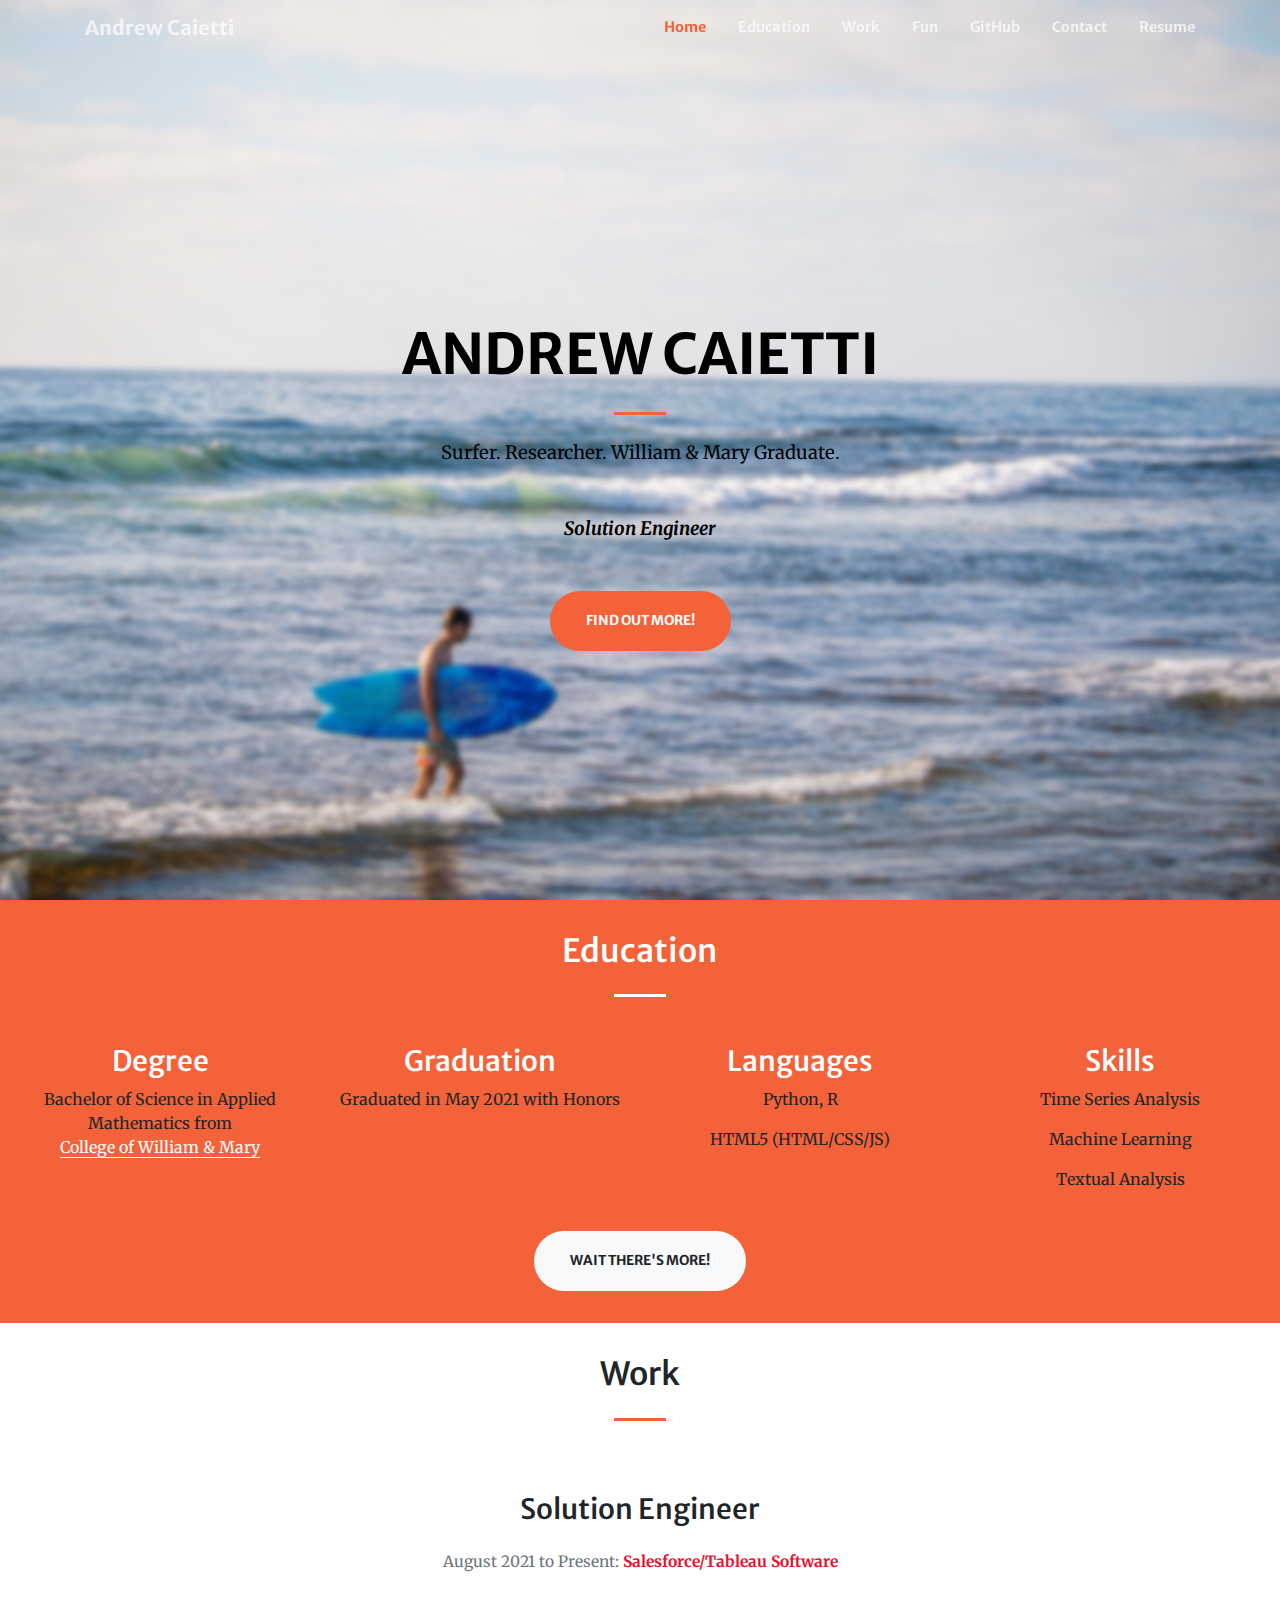
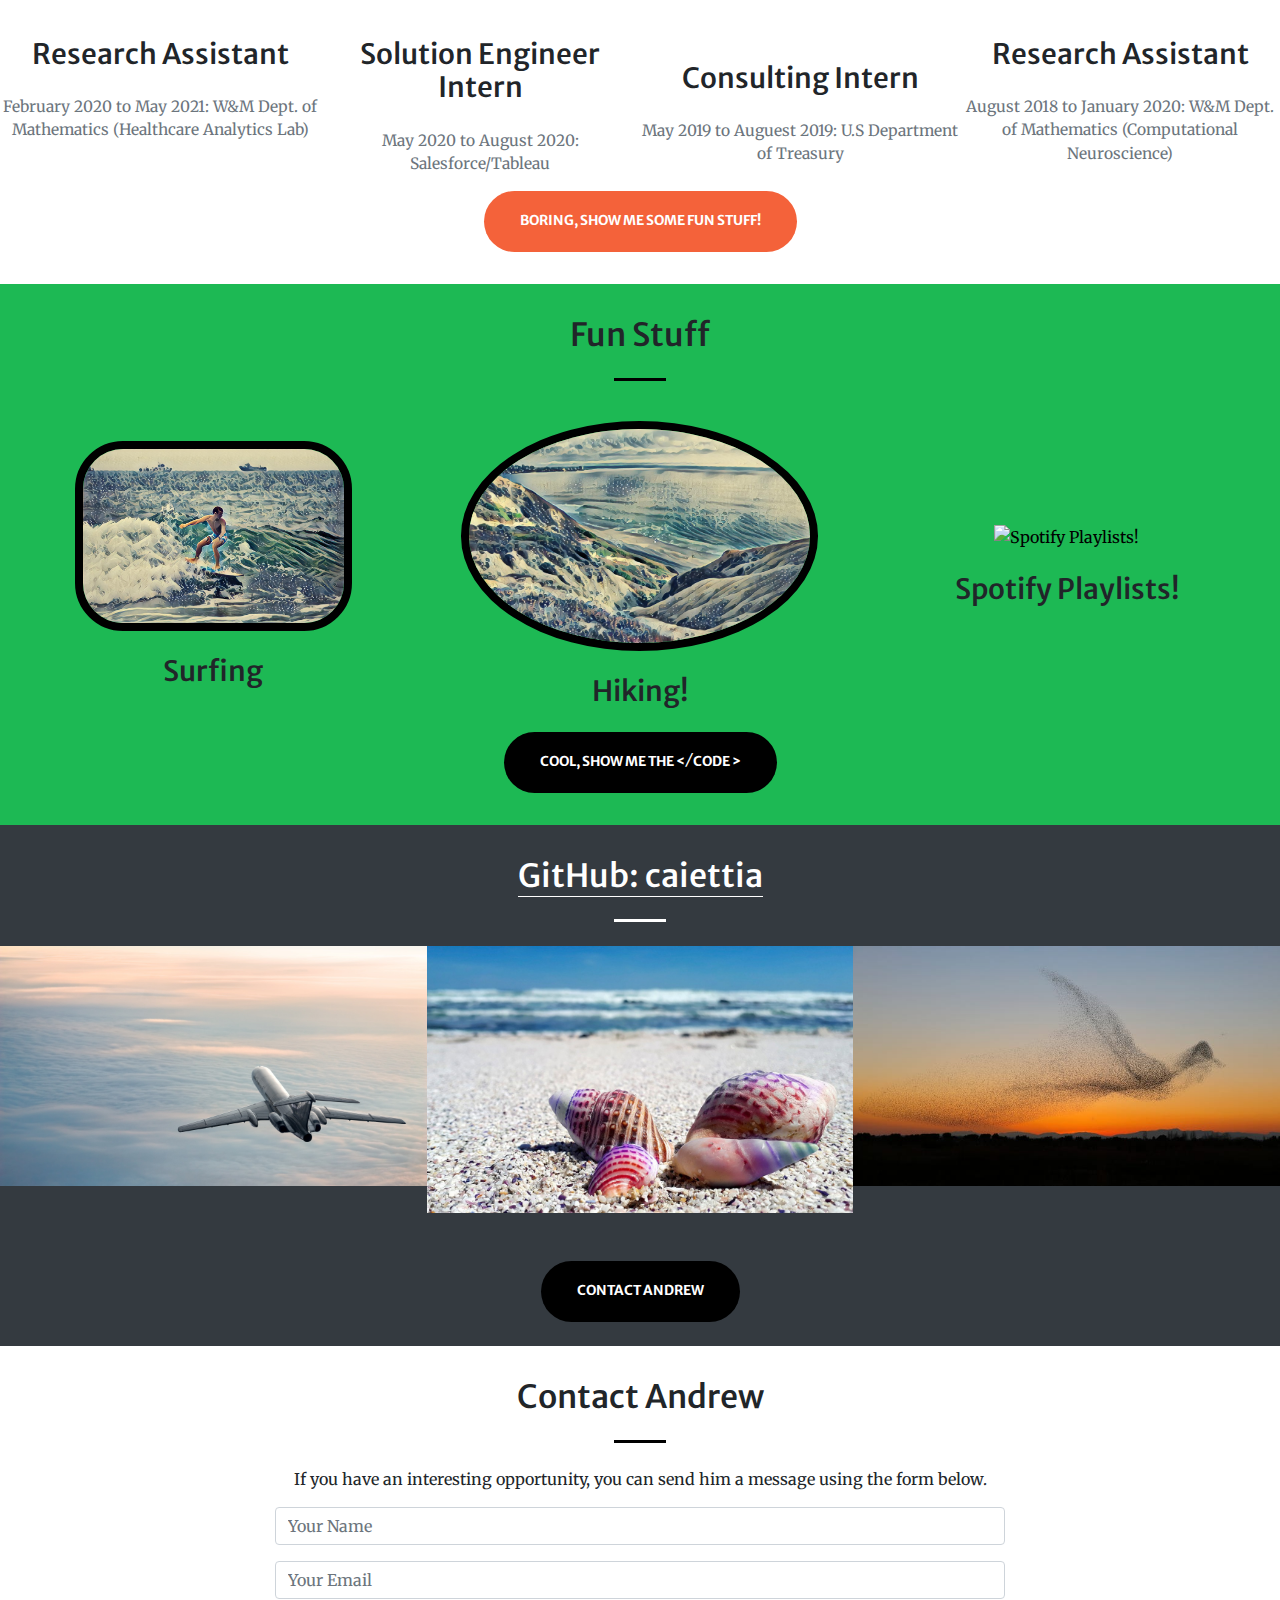
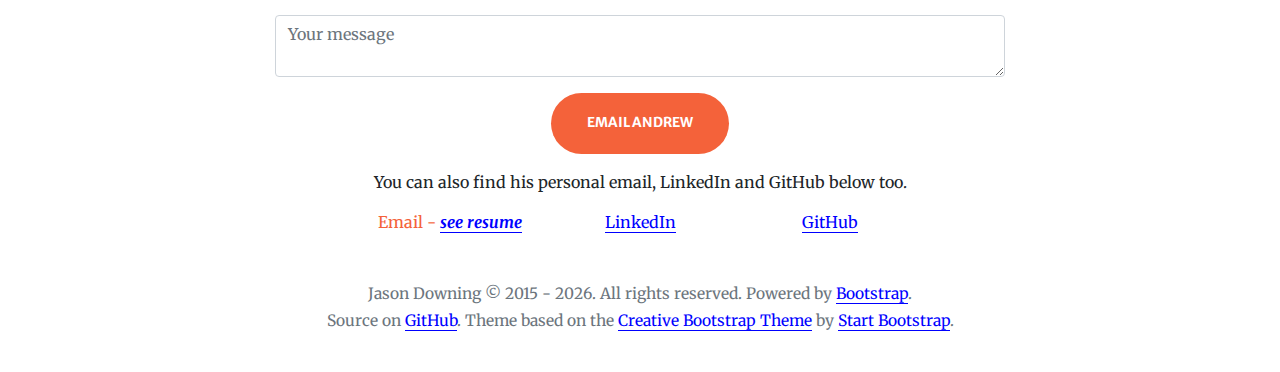
==== index.html @ adae4f5b "Update index.html" ====
<!DOCTYPE html>
<html lang="en">
<head>
  <meta charset="utf-8">
  <meta name="viewport" content="width=device-width, initial-scale=1, shrink-to-fit=no">

  <!--
    File: index.html
    Andrew Caietti
    Contact: andrew.caietti@gmail.com
    MIT Licensed - see http://opensource.org/licenses/MIT for details.
    Anyone may freely use this code. Just don't sue me if it breaks stuff.
    Created: May 10, 2021.
    Last Updated: May 10th, 2021.
    Andrew Caietti's personal website. This site has information about him,
    details about his education, skills, and links to his GitHub and LinkedIn
    Profiles. This site is hosted on GitHub Pages. NOTE: heavily referenced https://github.com/JasonD94/jasond94.github.io 
  -->

  <!-- Custom Title Bar -->
  <title>Andrew Caietti</title>

	<!-- 2/20/2021: Updated to the latest Start Bootstrap code, so now pulling these in like they do
								One exception: using my font awesome, was missing font awesome icons with the Start Bootstrap one...
	--->
  <script src="https://use.fontawesome.com/4dfd1d7bab.js"></script>
	<!-- Google fonts-->
	<link href="https://fonts.googleapis.com/css?family=Merriweather+Sans:400,700" rel="stylesheet" />
	<link href="https://fonts.googleapis.com/css?family=Merriweather:400,300,300italic,400italic,700,700italic" rel="stylesheet" type="text/css" />
	<!-- Third party plugin CSS-->
	<link href="https://cdnjs.cloudflare.com/ajax/libs/magnific-popup.js/1.1.0/magnific-popup.min.css" rel="stylesheet" />

  <!-- Theme CSS -->
  <link href="css/creative.css" rel="stylesheet">

  <!-- Index CSS -->
  <link href="css/index.css" rel="stylesheet">

  <!-- Custom favicon -->
  <link rel="shortcut icon" href="img/favicon.ico" type="image/x-icon">

  <!-- Google Analytics Tracking Tag. Track how people access my site and such.
       (assuming they don't block ads or whatever from Google) -->
  <script>
    (function(i,s,o,g,r,a,m){i['GoogleAnalyticsObject']=r;i[r]=i[r]||function(){
    (i[r].q=i[r].q||[]).push(arguments)},i[r].l=1*new Date();a=s.createElement(o),
    m=s.getElementsByTagName(o)[0];a.async=1;a.src=g;m.parentNode.insertBefore(a,m)
    })(window,document,'script','//www.google-analytics.com/analytics.js','ga');
    ga('create', 'UA-68657454-1', 'auto');
    ga('send', 'pageview');
  </script>

</head>

<body id="page-top">
  <nav class="navbar navbar-expand-lg navbar-custom fixed-top" id="mainNav">
    <div class="container">

      <!-- Updated with latest Creative -->
      <a class="navbar-brand js-scroll-trigger" href="#page-top">Andrew Caietti</a>
      <button class="navbar-toggler navbar-toggler-right" type="button" 
              data-toggle="collapse" data-target="#navbarResponsive" 
              aria-controls="navbarResponsive" aria-expanded="false" 
              aria-label="Toggle navigation">
        <span class="navbar-toggler-icon"></span>
      </button>

      <!-- Collect the nav links, forms, and other content for toggling -->
      <div class="collapse navbar-collapse" id="navbarResponsive">
        <ul class="navbar-nav ml-auto">
          <li class="nav-item">
            <a class="nav-link js-scroll-trigger" href="#page-top">Home</a>
          </li>
          <li class="nav-item">
            <a class="nav-link js-scroll-trigger" href="#about">Education</a>
          </li>
          <li class="nav-item">
            <a class="nav-link js-scroll-trigger" href="#work">Work</a>
          </li>
					<li class="nav-item">
            <a class="nav-link js-scroll-trigger" href="#funstuff">Fun</a>
          </li>
          <li class="nav-item">
            <a class="nav-link js-scroll-trigger" href="#githubb">GitHub</a>
          </li>
          <li class="nav-item">
            <a class="nav-link js-scroll-trigger" href="#contact">Contact</a>
          </li>
          <li class="nav-item">
            <a class="nav-link js-scroll-trigger" href="img/resume.pdf">Resume</a>
          </li>
        </ul>
      </div>
    </div>
  </nav>

  <!--  Intro Section
        Originally used a header image found at the following URL:
        https://upload.wikimedia.org/wikipedia/commons/f/f5/Free-ride.jpg
				
			 Now using an image I generated myself on Deep Dream Generator:
			 (I blurred this image using Paint.net, effects -> blurs -> surface blur 
			   radius 100 and threshold 50)
			 https://deepdreamgenerator.com/ddream/1qe40osrt8f
   -->
  <header class="masthead text-center text-black d-flex">
    <div class="container my-auto">
      <div class="row">
        <div class="col-lg-10 mx-auto">
          <h1 class="text-uppercase">
            <strong>Andrew Caietti</strong>
          </h1>
          <hr class="divider my-4" />
        </div>
        <div class="col-lg-8 mx-auto">
          <p class="text-faded text-black mb-5">Surfer. Researcher. William & Mary Graduate.</p>
          <p class="text-italic font-weight-bold mb-5">
            Solution Engineer</a>
          </p>
          <a class="btn btn-primary btn-xl js-scroll-trigger" href="#about">Find Out More!</a>
        </div>
      </div>
    </div>
  </header>

  <!-- Education Section -->
  <section class="page-section bg-primary">
    <div class="container-fluid">
      <div class="row justify-content-center">
        <div class="col-lg-8 mx-auto text-center mb-4">
          <h2 class="section-heading text-white" id="about">Education</h2>
          <hr class="divider light my-4" />
        </div>
      </div>
      <div class="row">
        <div class="col-lg-3 col-md-6 col-sm-6 text-center mb-4">
          <i class="fa fa-4x fa-id-card-o text-faded sr-icons"></i>
          <h3 class="text-white">Degree</h3>
          <p class="text-faded">Bachelor of Science in Applied Mathematics from<br/>
          <a class="text-white-link" href="https://www.wm.edu/" class="text-blue">College of William & Mary</a></p>
        </div>

        <div class="col-lg-3 col-md-6 col-sm-6 text-center div-padding-fix mb-4">
          <i class="fa fa-4x fa-graduation-cap text-faded sr-icons"></i>
          <h3 class="text-white">Graduation</h3>
          <p class="text-faded">Graduated in May 2021 with Honors</p>
        </div>

        <div class="col-lg-3 col-md-6 col-sm-6 text-center mb-4">
          <i class="fa fa-4x fa-code text-faded sr-icons"></i>
          <h3 class="text-white">Languages</h3>
          <p class="text-faded no-margin"> Python, R</p>
          <p class="text-faded">HTML5 (HTML/CSS/JS)</p>
        </div>

        <div class="col-lg-3 col-md-6 col-sm-6 text-center mb-4">
          <i class="fa fa-4x fa-file-code-o text-faded sr-icons"></i>
          <h3 class="text-white">Skills</h3>
					<p class="text-faded">Time Series Analysis</p>
          <p class="text-faded no-margin">Machine Learning</p>
          <p class="text-faded">Textual Analysis</p>
        </div>
      </div>

      <div class="row">
        <div class="col-lg-12 col-md-12 col-sm-12 text-center">
          <a class="btn btn-light btn-xl js-scroll-trigger" href="#work">Wait There's More!</a>
        </div>
      </div>
    </div>
  </section>

  <!-- Work Experience Section. -->
  <section class="page-section">
    <div class="container-fluid p-0">
      <div class="row no-gutters">
        <div class="col-lg-12 text-center">
          <h2 class="section-heading" id="work">Work</h2>
          <hr class="divider my-4" />
        </div>
	      <div class="col-sm-12 text-center mt-4 mb-4">
          <i class="fa fa-4x fa-lightbulb-o text-primary sr-icons"></i>
          <h3 class="mt-4 mb-4">Solution Engineer</h3>
          <p class="text-muted">August 2021 to Present: <span class="RtnRed">Salesforce/Tableau Software</span></p>
        </div>
        <div class="col-lg-3 col-sm-6 text-center">
          <i class="fa fa-4x fa-search text-primary sr-icons"></i>
          <h3 class="mt-4 mb-4">Research Assistant</h3>
          <p class="text-muted">February 2020 to May 2021: W&M Dept. of Mathematics (Healthcare Analytics Lab)</p>
        </div>
        <div class="col-lg-3 col-sm-6 text-center">
          <i class="fa fa-4x fa-lightbulb-o text-primary sr-icons"></i>
          <h3 class="mt-4 mb-4">Solution Engineer Intern</h3>
          <p class="text-muted">May 2020 to August 2020: Salesforce/Tableau</p>
        </div>
        <div class="col-lg-3 col-sm-6 text-center">
          <!-- TIL: Bootstrap has awesome spacing classes
                    https://getbootstrap.com/docs/4.0/utilities/spacing/ -->
          <i class="fa fa-4x fa-briefcase text-primary sr-icons"></i>
          <i class="fa fa-4x briefcase text-primary sr-icons ml-4"></i>
          <h3 class="mt-4 mb-4">Consulting Intern</h3>
          <p class="text-muted mb-4">May 2019 to Auguest 2019: U.S Department of Treasury</p>
        </div>
        <div class="col-lg-3 col-sm-6 text-center">
          <i class="fa fa-4x fa-cog text-primary sr-icons"></i>
          <h3 class="mt-4 mb-4">Research Assistant</h3>
          <p class="text-muted">August 2018 to January 2020: W&M Dept. of Mathematics (Computational Neuroscience)</p>
        </div>
      </div>
      <div class="text-center">
        <a class="btn btn-primary btn-xl js-scroll-trigger" href="#funstuff">
        Boring, show me some fun stuff!</a>
      </div>
    </div>
  </section>
  
  <!-- Some fun stuff, leave the boring code for last. -->
  <section class="page-section bg-green">
    <div class="container-fluid">
      <div class="row images-vcenter">
			
	      <div class="col-lg-12 pb-3 text-center">
          <h2 class="section-heading" id="funstuff">Fun Stuff</h2>
          <hr class="divider black my-4" />
        </div>
			
	      <!-- Fun stuff includes links to Surfing, Hiking, and Spotify playlists -->
	      <div class="col-lg-4 col-sm-6 text-center">
          <a class="href-black" href="https://scripps.ucsd.edu/piercam">
					<img src="img/portfolio/thumbnails/surfing.jpg" 
						   class="img-fluid images-border images-size-mtb"
						   alt="Surfing!">
					</a>
          <h3 class="mt-4 mb-4">Surfing</h3>
        </div>
			
        <div class="col-lg-4 col-sm-6 text-center">
          <a class="href-black" href="https://torreypine.org/home-2-2/reserveinfo/trails/">
            <img src="img/portfolio/thumbnails/hiking.jpg" 
                 class="img-fluid images-border-skiing images-size-skiing" 
                 alt="Hiking!">
          </a>
          <h3 class="mt-4 mb-4">Hiking!</h3>
        </div>
				
        <div class="col-lg-4 col-sm-6 text-center">
          <a class="href-black" href="https://www.spotify.com/us/home/">
            <img src="img/portfolio/thumbnails/spotify.png" 
                 class="img-fluid"
                 alt="Spotify Playlists!">
          </a>
          <h3 class="mt-4 mb-4">Spotify Playlists!</h3>
        </div>
				
     </div>
	    
     <div class="text-center">
        <a class="btn btn-black btn-xl js-scroll-trigger" href="#githubb">
        Cool, show me the <&nbsp;&frasl;&nbsp;CODE&nbsp;></a>
     </div>
   </div>
  </section>

  <!-- GitHub Section -->
  <div class="page-section min-padding-top bg-dark" id="github">
    <div class="container-fluid">
      <div class="row">
        <div class="col-lg-12 text-center">

          <!-- Tweaking this part so the title links straight to my GitHub
							page, without adding the silly extra "CLICK THIS ICON" text that was
							there before. -->
          <h2 class="section-heading" id="githubb">
            <a class="text-white-link" href="https://github.com/caiettia">
						  GitHub: caiettia
              <i class="fa fa-1x fa-github-square" style="color:white"></i>
            </a>
          </h2>
					<hr class="divider light my-4" />
        </div>
      </div>
    </div>

    <!-- GitHub links below -->
    <div class="container-fluid p-0">  <!-- p-0 makes the images go edge to edge (no padding) -->
      <div class="row no-gutters">

        <!--
              Redoing the links arrangement. Current thought is it should go:
              downing.io <-> GUI II <-> Scrabble
              UML Alerts <-> GUI I  <-> Racket Weather
			  
              In the future, add DB1 and DB2 projects, and maybe one other project
              to complete the 3rd full row. Possibly College repository. This should
              be possible after graduation. Could also add the DB2 app.
			  
              3rd future row would be:
              DB2 Phase 2 <-> DB2 Android app <-> College
			  
              4th row could be:
              React Tutorial <-> MEAN Project <-> another project
			  
              5th row could be:
              HTML-Apps <-> Teaching <-> iSENSE-API
			  
              In the future, maybe add ECG lab work too (Teaching and API repositories)
         -->

        <!-- First Link: source code for Regression Site -->
        <div class="col-lg-4 col-sm-6">
          <a class="portfolio-box" href="https://caiettia.github.io/Comparing-Regressors/">
            
						<!--  Same photo as the header, but resized. -->
            <img class="img-responsive" width="100%" height="auto" src="img/portfolio/thumbnails/regressor.jpg" alt="">
            <div class="portfolio-box-caption">
              <div class="portfolio-box-caption-content">
                <div class="project-category text-faded">Regression</div>
                <div class="project-name">Exploration of Regression Techniques</div>
              </div>
            </div>
          </a>
        </div>

        <!-- Second Link: source code for Regularization Techniques -->
        <div class="col-lg-4 col-sm-6">
          <a class="portfolio-box" href="https://caiettia.github.io/Regularization-Techniques/">
            <img class="img-responsive" width="100%" height="auto" src="img/portfolio/thumbnails/seashells.jpg" alt="">
            <div class="portfolio-box-caption">
              <div class="portfolio-box-caption-content">
                <div class="project-category text-faded">
                  Regularization
                </div>
                <div class="project-name">
                  Explanation of Regularization Methods
                </div>
              </div>
            </div>
          </a>
        </div>

        <!-- Third Link: source code for Optimzation of Regularization methods -->
        <div class="col-lg-4 col-sm-6">
          <a class="portfolio-box" href="https://caiettia.github.io/Regularization-Optimize/">
            <img class="img-responsive" width="100%" height="auto" src="img/portfolio/thumbnails/birds.jfif" alt="">
            <div class="portfolio-box-caption">
              <div class="portfolio-box-caption-content">
                <div class="project-category text-faded">
                  Optimized Regularization
                </div>
                <div class="project-name">
                  Optimization of Regularization Algorithms
                </div>
              </div>
            </div>
          </a>
        </div>

        <!-- Fourth Link: source code for Text Mining / BERT Applications code -->
        <div class="col-lg-4 col-sm-6">
          <a class="portfolio-box" href="https://caiettia.github.io/Text-Mining/">
            <img class="img-responsive" width="100%" height="auto" src="img/portfolio/thumbnails/sentiment.jfif" alt="">
            <div class="portfolio-box-caption">
              <div class="portfolio-box-caption-content">
                <div class="project-category text-faded">
                  Text Mining + BERT
                </div>
                <div class="project-name">
                  Text Mining and BERT Application Research.
                </div>
              </div>
            </div>
          </a>
        </div>

        <!-- Fifth Link: source code for entire GUI I class (GUI I) -->
        <div class="col-lg-4 col-sm-6">
          <a class="portfolio-box" href="https://github.com/JasonD94/GUI">
            <!-- Thumbnail from dtelepathy.com
                 URL: http://www.dtelepathy.com/blog/wp-content/uploads/2015/06/Technique-for-Faster-Web-Development.jpg -->
            <img class="img-responsive" width="100%" height="auto" src="img/portfolio/thumbnails/gui.jpg" alt="">
            <div class="portfolio-box-caption">
              <div class="portfolio-box-caption-content">
                <div class="project-category text-faded">
                  GUI
                </div>
                <div class="project-name">
                  GUI I GitHub repository. Front-end web pages.
                </div>
              </div>
            </div>
          </a>
        </div>

        <!-- Sixth Link: source code for OPL Project (Racket Weather) -->
        <div class="col-lg-4 col-sm-6">
          <a class="portfolio-box" href="https://github.com/oplS16projects/Racket-Weather">
            <!-- Thumbnail from gannett-cdn.com
                 URL: http://www.gannett-cdn.com/-mm-/3526533239800dac0c978150377d099025f1e52c/c=52-700-4303-3102&r=x1683&c=3200x1680/local/-/media/USATODAY/None/2014/10/03/1412368123000-Mesostorm-Lightning.jpg -->
            <img class="img-responsive" width="100%" height="auto" src="img/portfolio/thumbnails/racket-weather.jpg" alt="">
            <div class="portfolio-box-caption">
              <div class="portfolio-box-caption-content">
                <div class="project-category text-faded">
                  Racket Weather
                </div>
                <div class="project-name">
                  OPL Project. Visualizations in Racket using data from
                  the OpenWeatherMap API.
                </div>
              </div>
            </div>
          </a>
        </div>
      </div>
			
			<div class="text-center p-4">
        <a class="btn btn-black btn-xl js-scroll-trigger" href="#contact">
        Contact Andrew
				</a>
      </div>
			
    </div>
  </div>

  <!-- Contact section -->
  <section class="min-padding" id="contact">
    <div class="container">
    
      <!-- Contact Jason Row -->
      <div class="row">
        <div class="col-lg-8 mx-auto text-center">
          <h2 class="section-heading">
          
          <!-- Attempting to avoid spam by removing @ and the dot in my domain -->
            Contact Andrew</h2>
          <hr class="divider black my-4" />
          <p>If you have an interesting opportunity, you
            can send him a message using the form below.</p>
          
          <!-- Really avoiding spam by sending emails to the spam box
               Docs URL: https://formspree.io/ 
               Also, Bootstrap forms: https://getbootstrap.com/docs/3.3/css/#forms -->
	        <!--!!!!!!!!!!!!!!!!!!!!!!!!!!!!!!!!!!!!!!!!!!!!!!!!!!!!!!!!!!!!!!!!!!!!!!!!!!!!!!!!!!!!!!!!!!!!!!!!!!!!!!!!!!
							!!!!!!!     CHANGE THE FORMSPREE ENDPOINT TO YOUR OWN EMAIL IF YOU FORK THIS REPO. MUCH THANKS     !!!!!!!          
							!!!!!!!!!!!!!!!!!!!!!!!!!!!!!!!!!!!!!!!!!!!!!!!!!!!!!!!!!!!!!!!!!!!!!!!!!!!!!!!!!!!!!!!!!!!!!!!!!!!!!!!!!!
					-->
          <form action="https://formspree.io/f/mleajrzq" method="POST" class="form-horizontal" role="form">
            <!-- Need a name, reply to email, and a message -->
            <div class="form-group">
              <input type="text" name="name" placeholder="Your Name" class="form-control" required>
            </div>
            <div class="form-group">
              <input type="email" name="email" placeholder="Your Email" class="form-control" required>
            </div>
            <div class="form-group">
              <textarea name="message" placeholder="Your message" class="form-control" required></textarea>
            </div>
            <!-- Hidden elements here -->
            <input type="hidden" name="_subject" value="New email from Contact Me Form!" class="form-control">
            <input type="hidden" name="_next" value="thanks.html" />
            <!-- Submit button -->
            <div class="form-group">
              <input type="submit" value="Email Andrew" class="btn btn-primary btn-xl">
            </div>
          </form>
        </div>
      </div>
      
      <div class="row">
        <div class="col-lg-12 text-center">
          <p>You can also find his personal email, LinkedIn and GitHub below too.</p>
        </div>
      </div>
      
      <!-- Email, LinkedIn, and GitHub links -->
      <div class="row">
      
			  <!-- Removed email link, because spam bots just figure it out and I get hit with 10s of thousands of
              requests a month so... not doing that. If you can read this, just open up my resume ;P      -->
        <div class="col-4 col-sm-4 col-lg-2 offset-lg-3 text-center">
				  <a href="img/resume.pdf">
						<i class="fa fa-envelope fa-4x sr-icons"></i>
					</a>
					<a href="img/resume.pdf">
						<p>Email - <span class="text-blue text-italic font-weight-bold">see resume</span></p>
					</a>
        </div>
        
        <div class="col-4 col-sm-4 col-lg-2 text-center">
          <a href="https://www.linkedin.com/in/andrew-caietti-817a78177/">
            <i class="fa fa-linkedin-square fa-4x sr-icons"></i>
          </a>
          <p><a href="https://www.linkedin.com/in/andrew-caietti-817a78177/" class="text-blue">LinkedIn</a></p>
        </div>
        
        <div class="col-4 col-sm-4 col-lg-2 text-center">
          <a href="https://github.com/JasonD94">
            <i class="fa fa-github-square fa-4x sr-icons"></i>
          </a>
          <p><a href="https://github.com/caiettia" class="text-blue">GitHub</a></p>
        </div>
      </div>
    </div>
  </section>

  <!--  THIS IS THE FOOTER - displays a copyright notice and
        that Bootstrap powers this web page.
        
        6/16/2018: Added new line for the Source on Github... part, with margin bottom
                   set to 1 (awesome new bootstrap 4 mb-1 class)-->
  <div class="container">
    <p class="text-center text-muted text-small mb-1">
      Jason Downing &copy; 2015 - <span id="copyright-year"></span>. All rights reserved.
      Powered by <a href="http://www.getbootstrap.com/" class="text-blue">Bootstrap</a>.
    </p>
    <p class="text-center text-muted text-small">
      Source on <a href="https://github.com/JasonD94/jasond94.github.io" class="text-blue">GitHub</a>.
      Theme based on the
      <a href="http://startbootstrap.com/template-overviews/creative/" class="text-blue">Creative Bootstrap Theme</a>
      by <a href="http://startbootstrap.com/" class="text-blue">Start Bootstrap</a>.
    </p>
		<br/>
  </div>

  <!-- 2/20/2021: Updated with the latest Start Bootstrap code, so following what they did.
							  Exception: the slim jquery seems to cause console errors. The full jquery gets rid of that,
								and it seems like the scrolling works too. Weird.
       https://github.com/BlackrockDigital/startbootstrap-creative  -->
       
 <!-- Bootstrap core JS-->
	<script src="https://code.jquery.com/jquery-3.5.1.min.js"></script>
	<script src="https://cdn.jsdelivr.net/npm/bootstrap@4.5.3/dist/js/bootstrap.bundle.min.js"></script>
	<!-- Third party plugin JS-->
	<script src="https://cdnjs.cloudflare.com/ajax/libs/jquery-easing/1.4.1/jquery.easing.min.js"></script>
	<script src="https://cdnjs.cloudflare.com/ajax/libs/magnific-popup.js/1.1.0/jquery.magnific-popup.min.js"></script>
	<!-- Core theme JS-->
  <script src="js/creative.js"></script>
	
	<!-- Automagically update the copyright year - why did I ever hardcode that? RIP lazy 2015 - 2020 me. -->
	<script>
		document.getElementById("copyright-year").innerHTML = new Date().getFullYear();
	</script>
  
</body>
</html>
---- css/index.css ----
/*
    File: index.css
    Andrew Caietti
    Contact: andrew.caietti@gmail.com
    MIT Licensed - see http://opensource.org/licenses/MIT for details.
    Anyone may freely use this code. Just don't sue me if it breaks stuff.
    Created: May 10th, 2021.
    Last Updated: May 10th, 2021.
    This file contains CSS classes / IDs used to override the Creative Bootstrap Theme
*/

/* For the new header, all text shall be black around the intro section 
	 Will hopefully be easier to read.
*/
.text-black {
	color: black;
}

.text-small {
  font-size: 100%;
}

.text-italic {
  font-style: italic;
}

/* Changing the Navbar text color to be darker - easier to read on a light background header image. */

/* Making the "text-muted" class smaller, seems a bit too large. */
.text-muted {
  font-size: 97%;
}

/* Removing the bottom margin in the Languages and Skills area */
#about > div > div:nth-child(2) > div:nth-child(3) > p.text-faded.no-margin {
    margin-bottom: 0;
}
#about > div > div:nth-child(2) > div:nth-child(4) > p.text-faded.no-margin {
  margin-bottom: 0;
}

/*  For the GitHub Section link
    These styles make the GitHub Section header appear white all the time,
    unless hovered on, in which case they turn blue. I like this style better.
    I also decided to use borders instead of underlines since the J in Jason gets cut
    off by an underline, but not by a border (which looks exactly like an underline only
    I can control it better). This resulted in a MUCH nicer looking underline!
    I used this link from Stackoverflow for this:
    https://stackoverflow.com/questions/9586596/control-underline-position-on-text-decoration-underline
    These links were also helpful:
    https://www.w3schools.com/css/css_link.asp
    https://www.w3schools.com/css/tryit.asp?filename=trycss_link2
*/
.text-blue {
  color: blue;
  border-bottom: 1px solid currentColor;
}
  /* 6/15/2018: Renamed because Bootstrap's CSS ALSO has a text-white class,
                and my own text-white class was adding a border on the H2 'Education'
                header text. */
.text-white-link {
  color: white;
  border-bottom: 1px solid currentColor;
}

/* Link color when it is unvisited */
a.text-blue:link  {
  color: blue;
  border-bottom: 1px solid currentColor;
}
a.text-white-link:link  {
  color: white;
  border-bottom: 1px solid currentColor;
}

/* Link color after being clicked on and visited */
a.text-blue:visited {
  color: blue;
  border-bottom: 1px solid currentColor;
}
a.text-white-link:visited {
  color: white;
  border-bottom: 1px solid currentColor;
}

/* Link color while being hovered on */
a.text-blue:hover {
  color: blue;
  border-bottom: 1px solid currentColor;
  text-decoration: none;
}
a.text-white-link:hover {
  color: blue;
  border-bottom: 1px solid currentColor;
  text-decoration: none;
}

/* Link color the moment it is clicked */
a.text-blue:active {
  color: blue;
  border-bottom: 1px solid currentColor;
}
a.text-white-link:active {
  color: white;
  border-bottom: 1px solid currentColor;
}

.min-padding {
  padding-top: 2em;
  padding-bottom: 2em;
}

.min-padding-top {
  padding-top: 2em;
  padding-bottom: 0em;
}

/*
    This class is a fix for a bug I noticed on certain screen resolutions.
    When the width was between ~768px and ~991px (small devices) I noticed that
    the 2x2 rows were not looking right - the first row of 2 squares looked fine
    but the the next row was all messed up, one square was higher than the other.
    It turns out if 2 or 3 squares share the same height but one square doesn't,
    then the alignment is thrown off on the grid.
    This small padding increase fixes the issue by making all 4 squares the same
    height.
*/
.div-padding-fix {
  padding-bottom: 2em;
}

/* Adding some background color options */
.bg-green {
	/* Spotify Green - hex code from: https://brandpalettes.com/spotify-color-codes/ */
	background-color: #1DB954 !important;
}

/* Black button to go with the Spotify Green. The active/focus/etc stuff is for when you
   hover / click on the button. */
.btn-black {
	color: #fff;
	background-color: #000000 !important;
}
.btn-black:active, .btn-black:focus, .btn-black:hover {
	color: #fff;
	background-color: #262626 !important;
}
.btn-black:active, .btn-black:focus {
	box-shadow:0 0 0 .2rem rgba(240,95,64,.5)!important;
}

/* Black hrefs & hrs too */
.href-black {
	color: #000000;
}
hr.black {
	border-color: #000000;
	color: #000000;
}

/* 	Vertically center the images on the "Fun Stuff" section
		https://stackoverflow.com/a/37163431
*/
.images-vcenter {
	display: flex;
	align-items: center;
	flex-wrap: wrap;
}

/* 	Add border to the images on the "Fun Stuff" section 
		https://www.w3schools.com/csS/css3_images.asp
*/
.images-border {
	border: .5em solid #000000;
	border-radius: 3em;
}

.images-border-skiing {
	border: .5em solid #000000;
	border-radius: 50%;
}

/* 
		https://stackoverflow.com/a/2711996 
*/
.images-size-mtb {
	width: 70%;
	height: auto;
}

.images-size-skiing {
	width: 90%;
	height: auto;
}

/* Rtn Red Color */
.RtnRed {
	color: #E61231 !important;
	font-weight: bold;
}
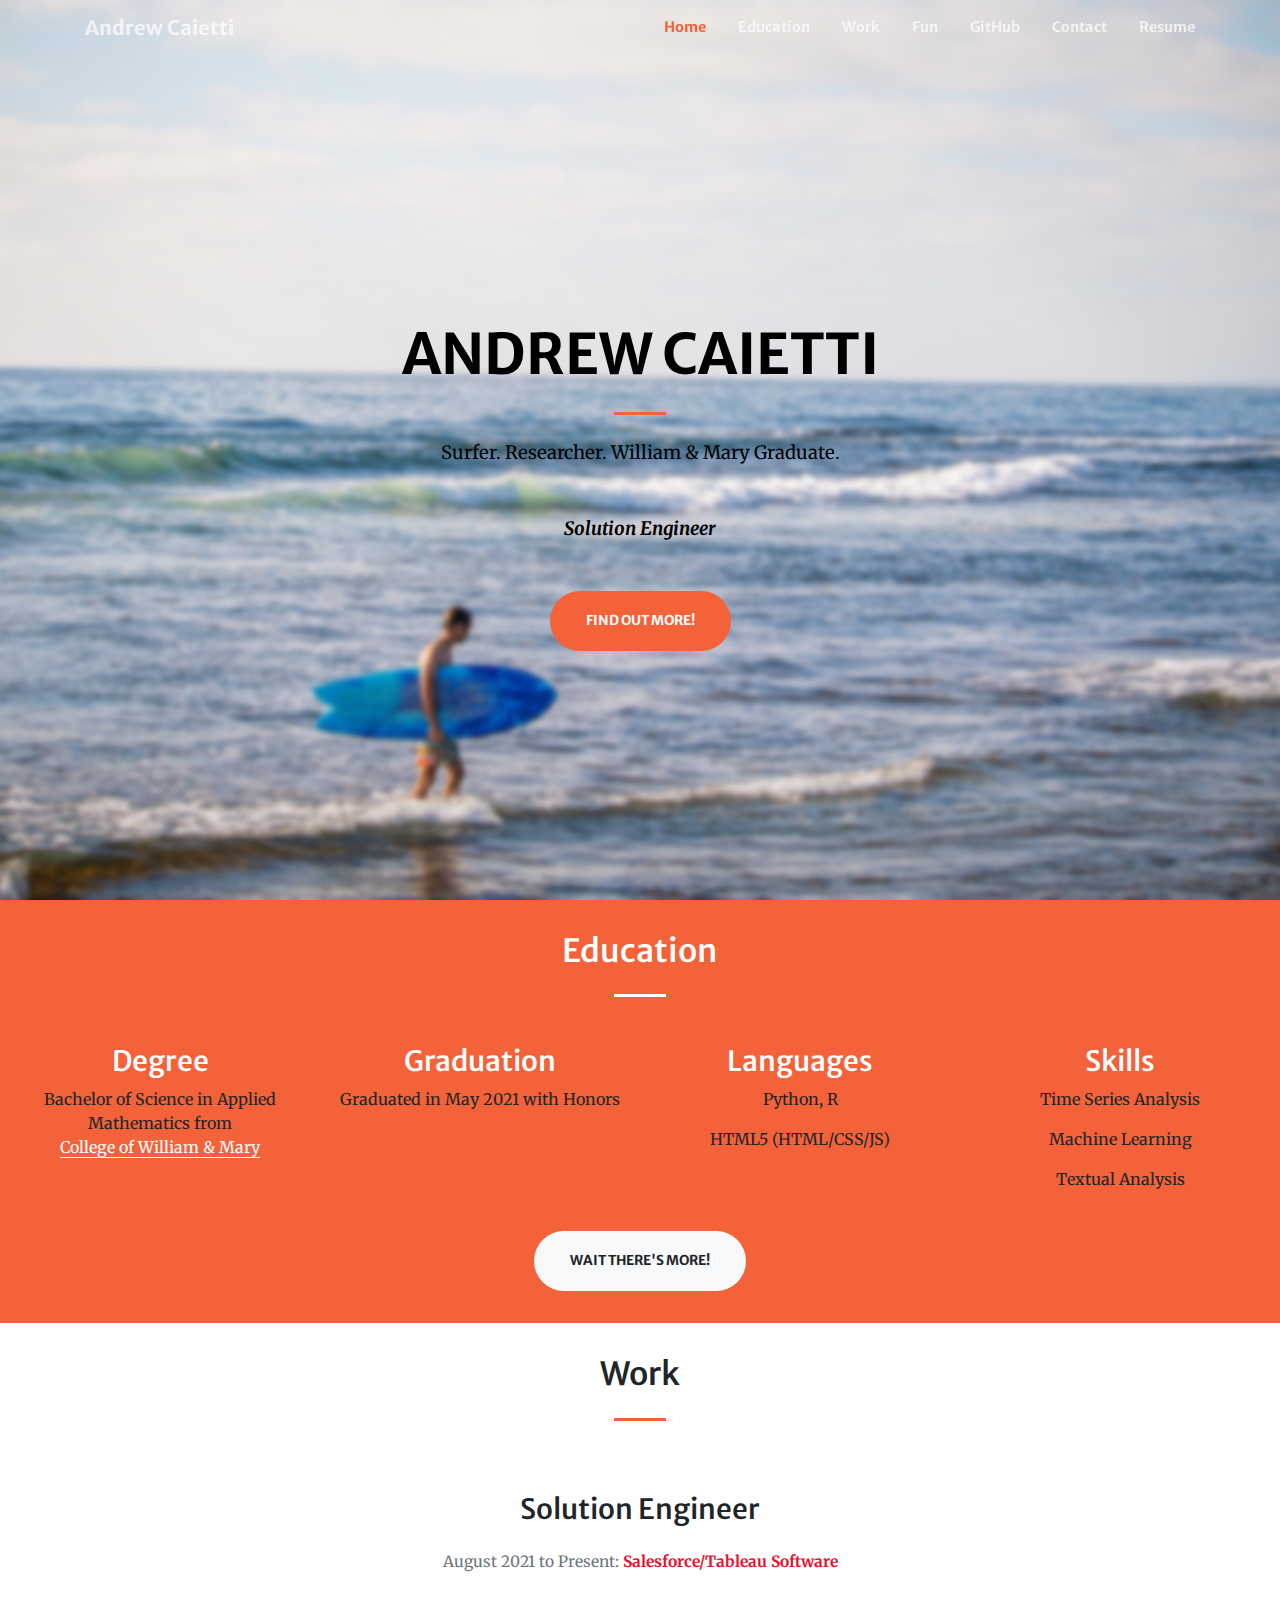
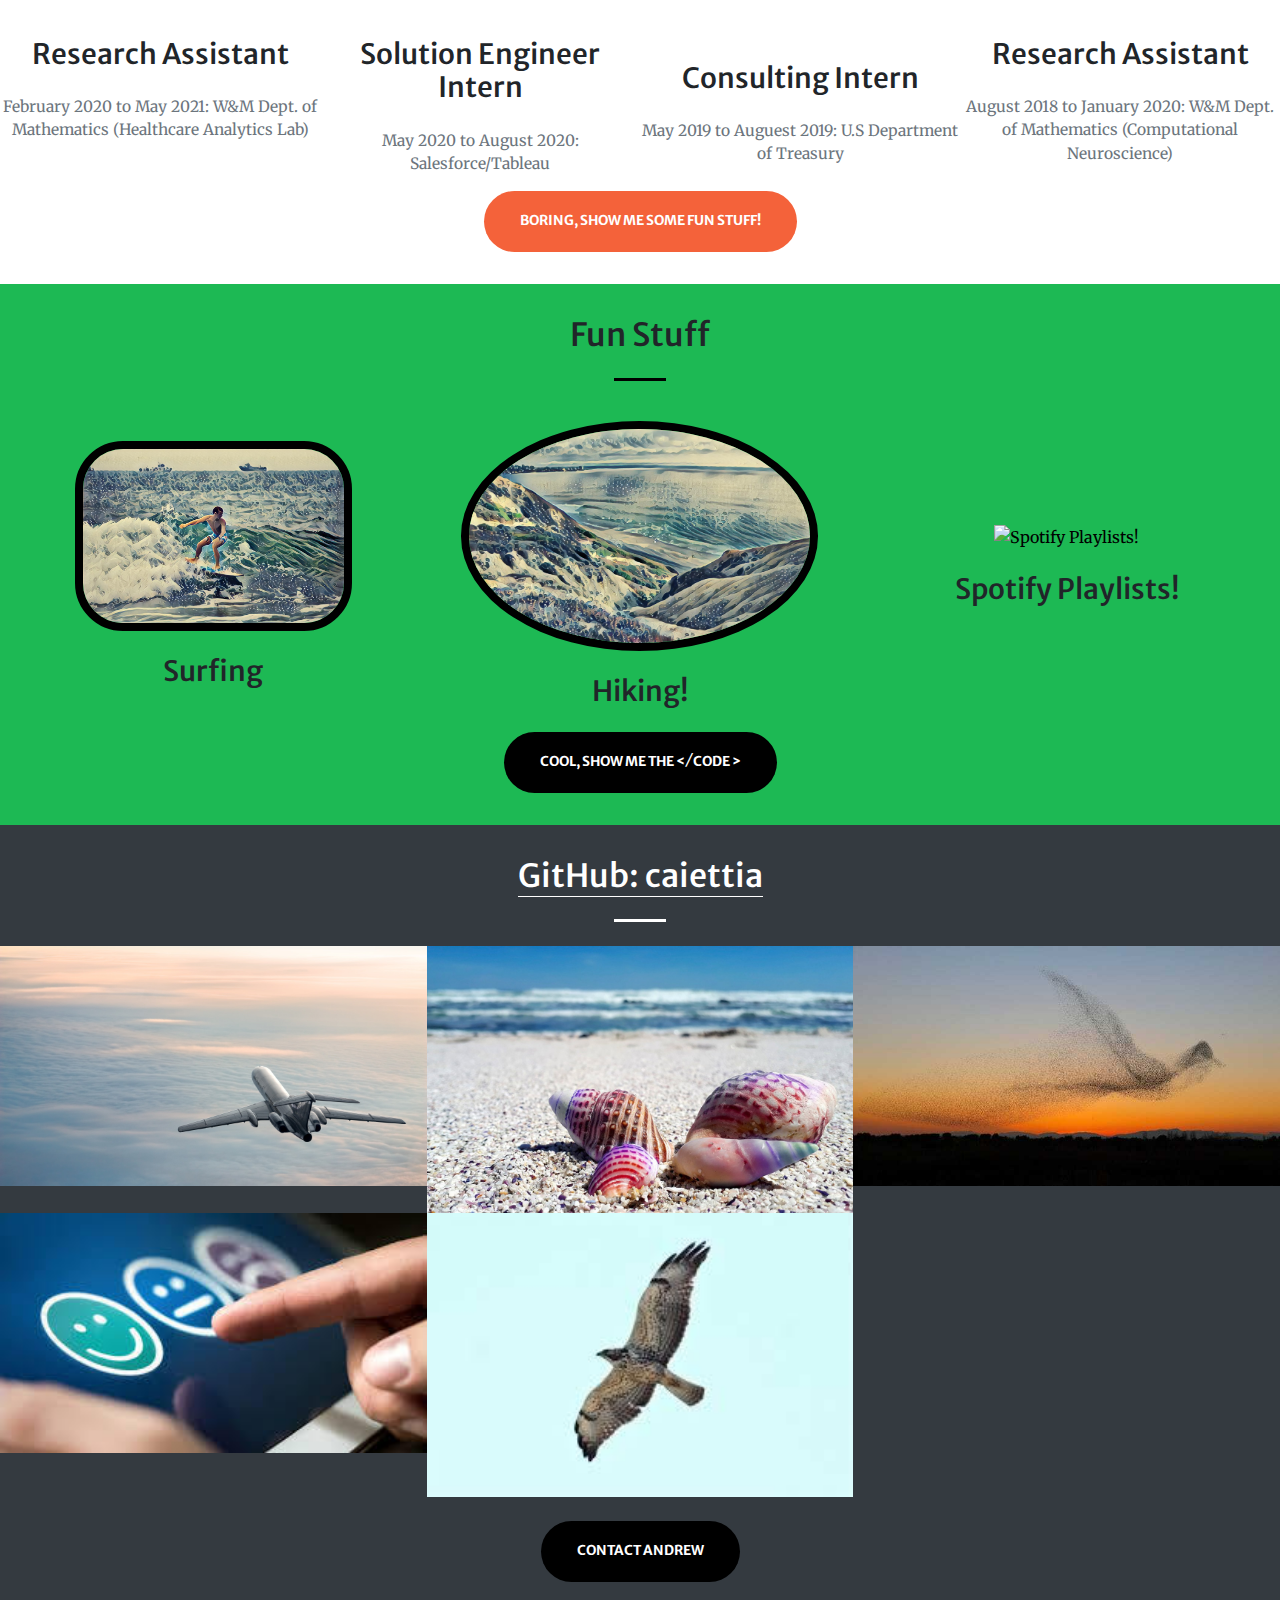
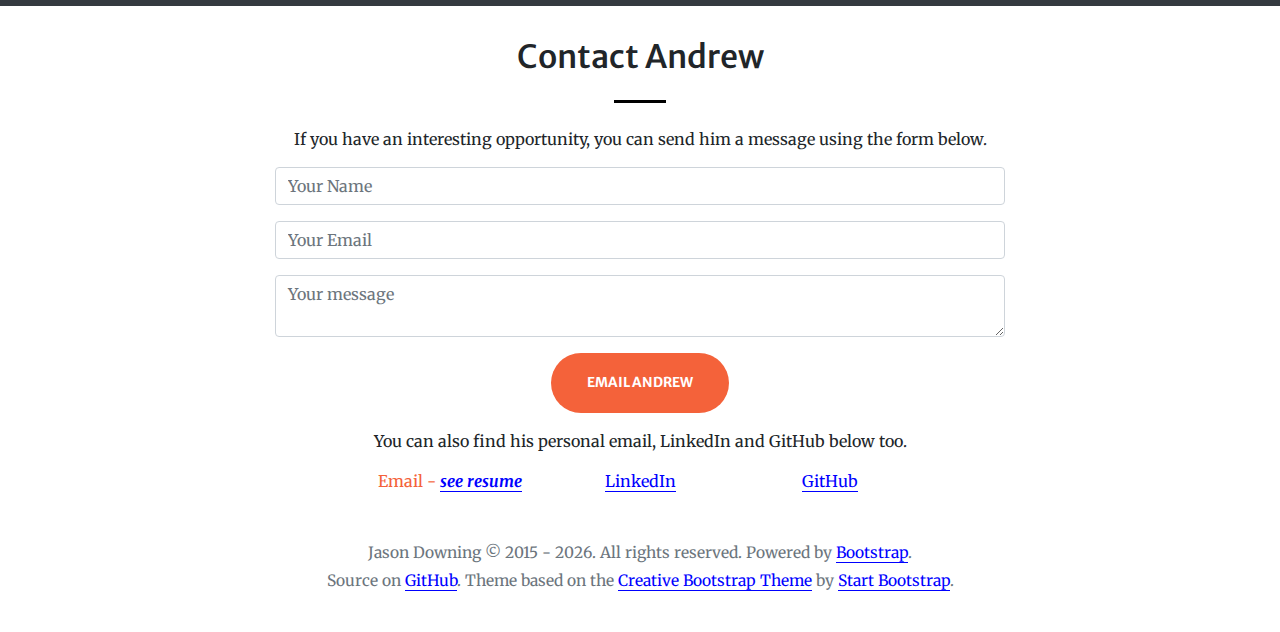
==== commit 11be3359: "Update index.html" ====
--- a/index.html
+++ b/index.html
@@ -342,7 +342,7 @@
         <!-- Third Link: source code for Optimzation of Regularization methods -->
         <div class="col-lg-4 col-sm-6">
           <a class="portfolio-box" href="https://caiettia.github.io/Regularization-Optimize/">
-            <img class="img-responsive" width="100%" height="auto" src="img/portfolio/thumbnails/birds.jfif" alt="">
+            <img class="img-responsive" width="100%" height="auto" src="img/portfolio/thumbnails/birds.jpg" alt="">
             <div class="portfolio-box-caption">
               <div class="portfolio-box-caption-content">
                 <div class="project-category text-faded">
@@ -359,7 +359,7 @@
         <!-- Fourth Link: source code for Text Mining / BERT Applications code -->
         <div class="col-lg-4 col-sm-6">
           <a class="portfolio-box" href="https://caiettia.github.io/Text-Mining/">
-            <img class="img-responsive" width="100%" height="auto" src="img/portfolio/thumbnails/sentiment.jfif" alt="">
+            <img class="img-responsive" width="100%" height="auto" src="img/portfolio/thumbnails/sentiment.jpg" alt="">
             <div class="portfolio-box-caption">
               <div class="portfolio-box-caption-content">
                 <div class="project-category text-faded">
@@ -373,19 +373,17 @@
           </a>
         </div>
 
-        <!-- Fifth Link: source code for entire GUI I class (GUI I) -->
+        <!-- Fifth Link: source code for Birds Project -->
         <div class="col-lg-4 col-sm-6">
-          <a class="portfolio-box" href="https://github.com/JasonD94/GUI">
-            <!-- Thumbnail from dtelepathy.com
-                 URL: http://www.dtelepathy.com/blog/wp-content/uploads/2015/06/Technique-for-Faster-Web-Development.jpg -->
-            <img class="img-responsive" width="100%" height="auto" src="img/portfolio/thumbnails/gui.jpg" alt="">
+          <a class="portfolio-box" href="https://spatial-data-discovery.github.io/project-caiettia.html">
+            <img class="img-responsive" width="100%" height="auto" src="img/portfolio/thumbnails/hawks.jpg" alt="">
             <div class="portfolio-box-caption">
               <div class="portfolio-box-caption-content">
                 <div class="project-category text-faded">
-                  GUI
+                  Migration Patterns Analysis
                 </div>
                 <div class="project-name">
-                  GUI I GitHub repository. Front-end web pages.
+                  Source geolocational bird migration data from variety of sources.
                 </div>
               </div>
             </div>
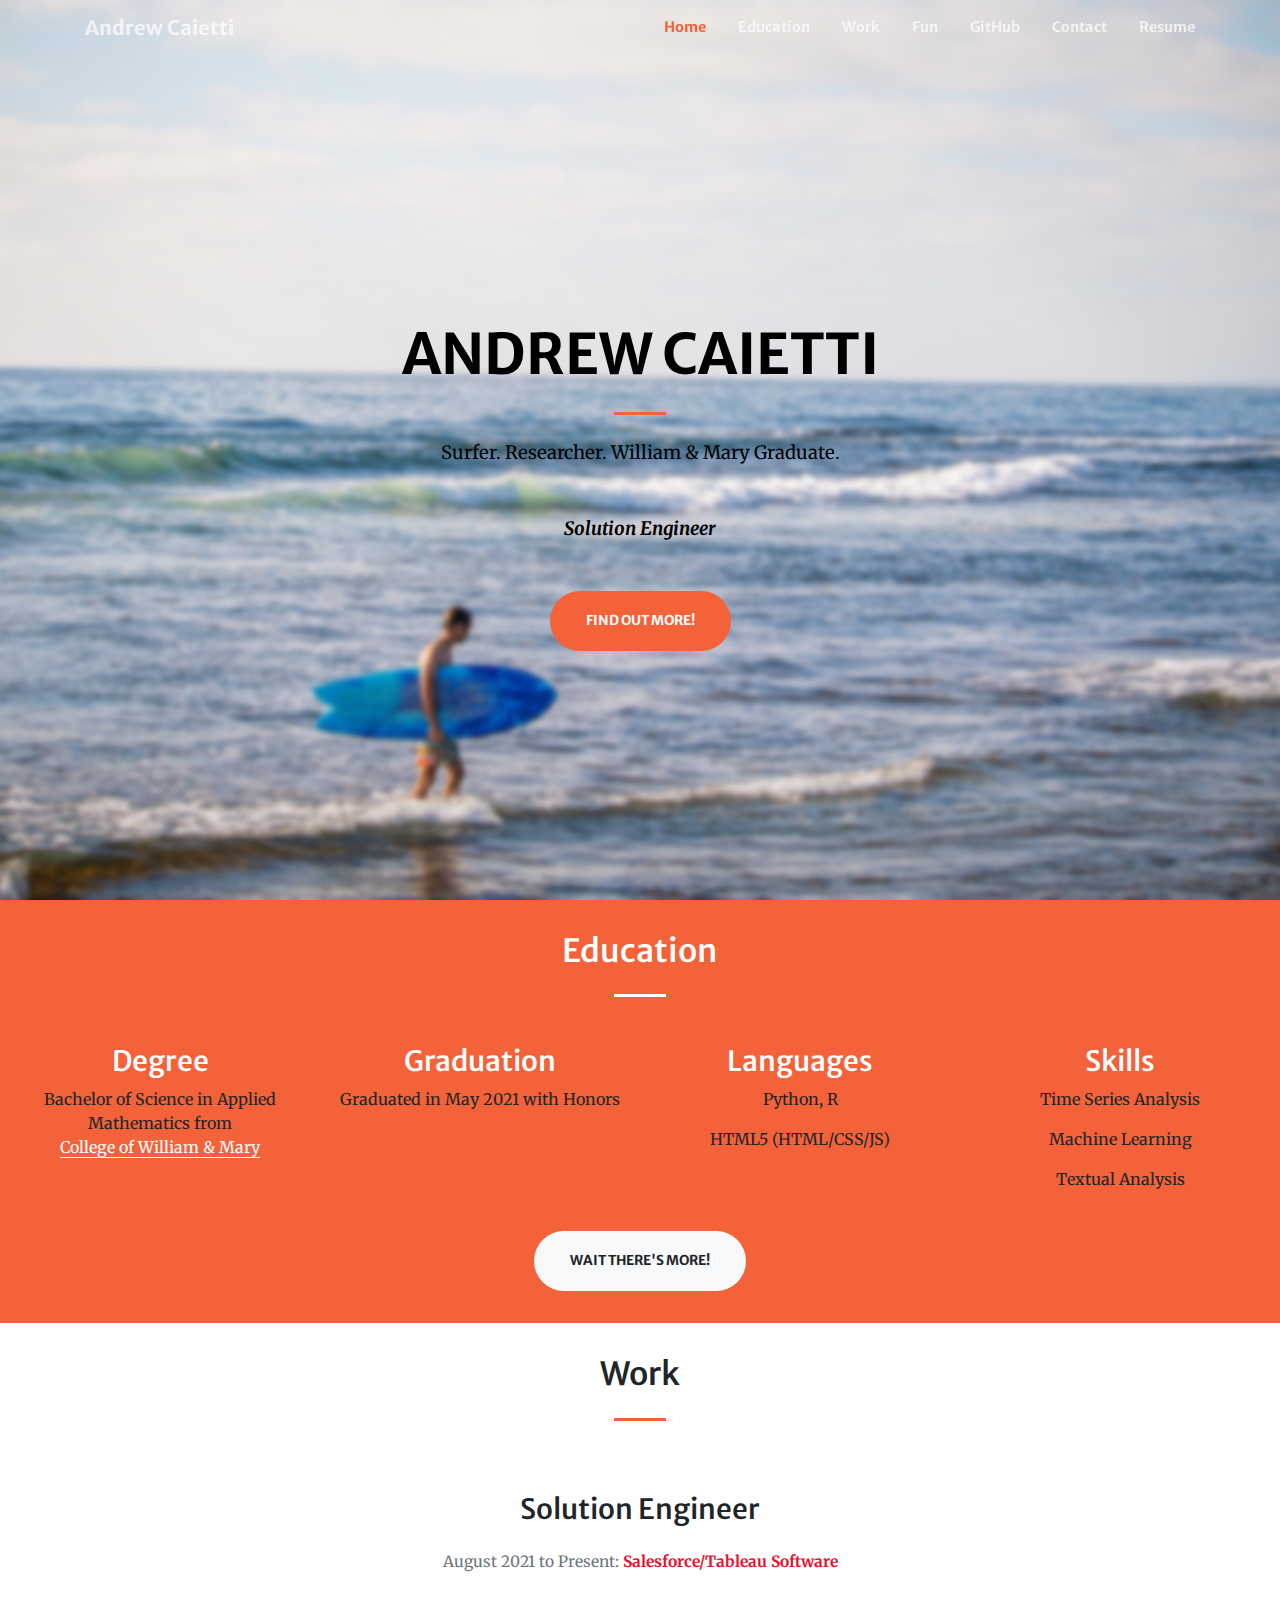
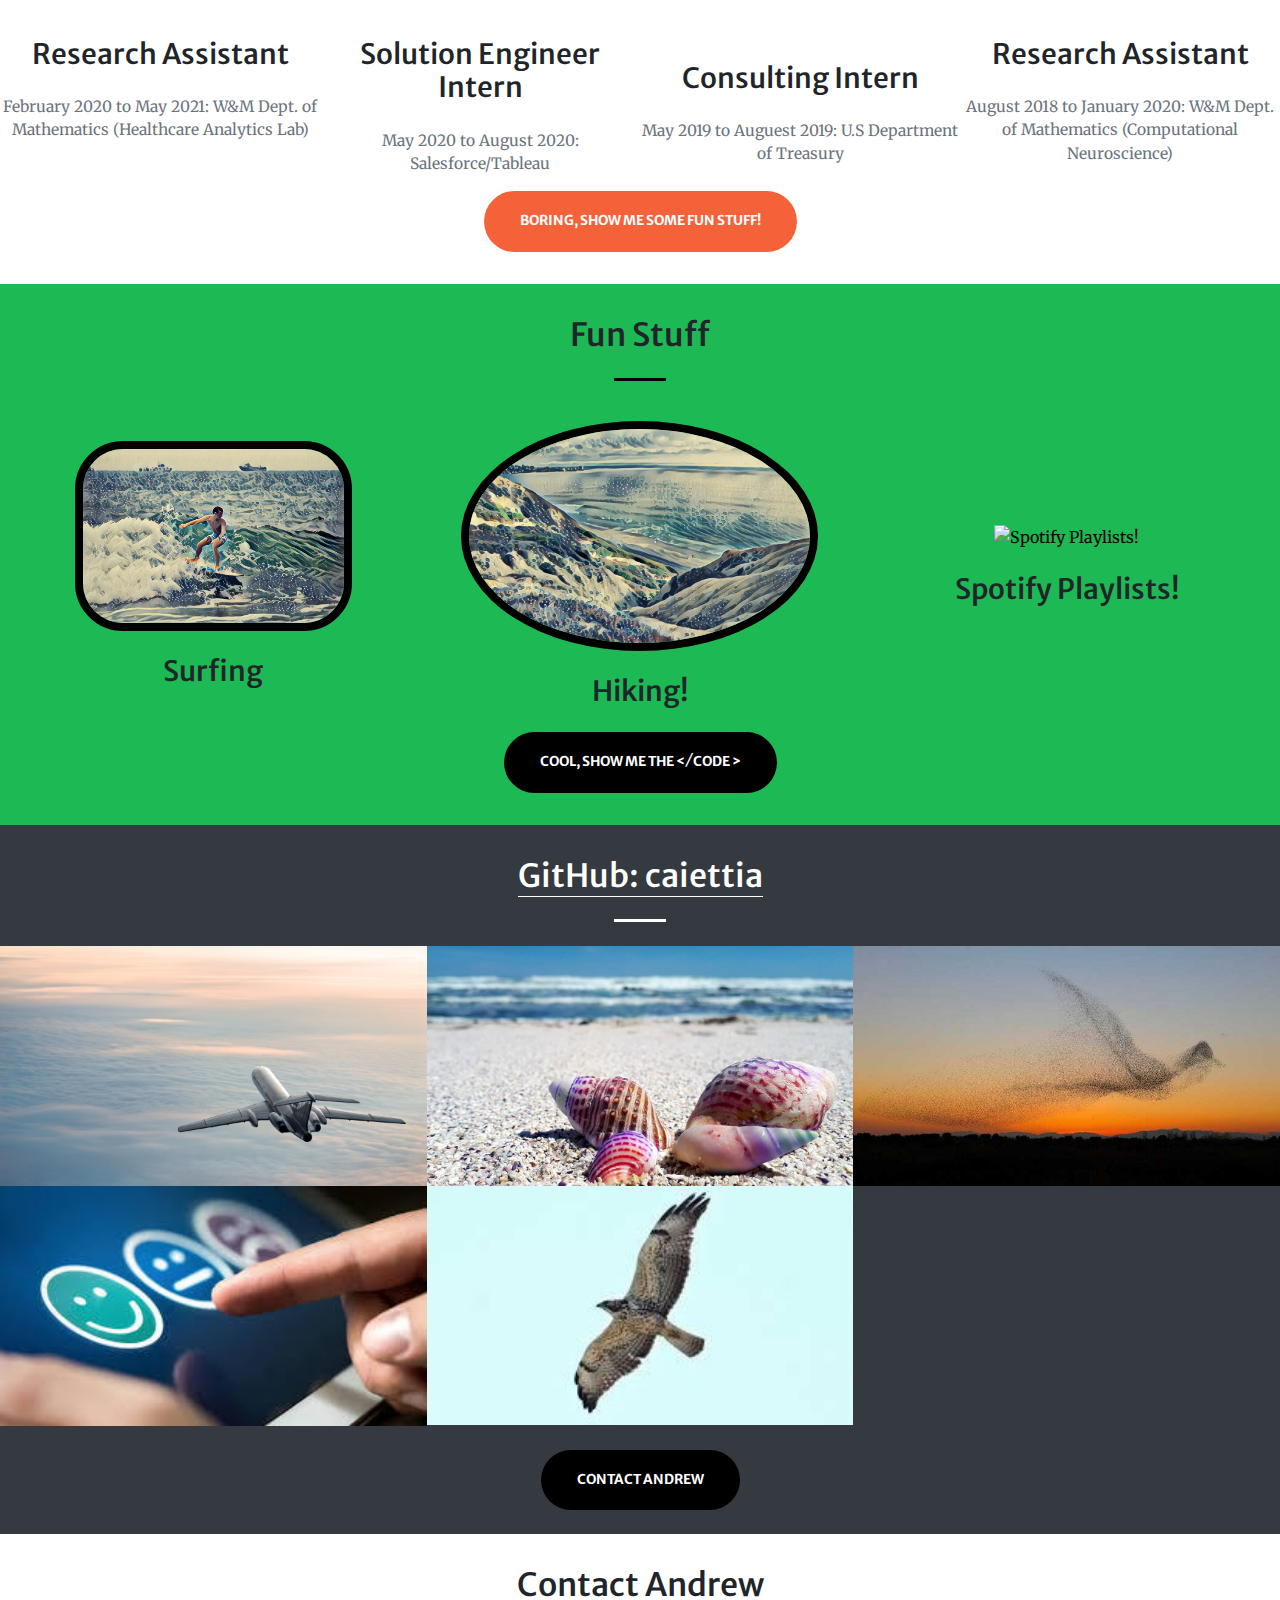
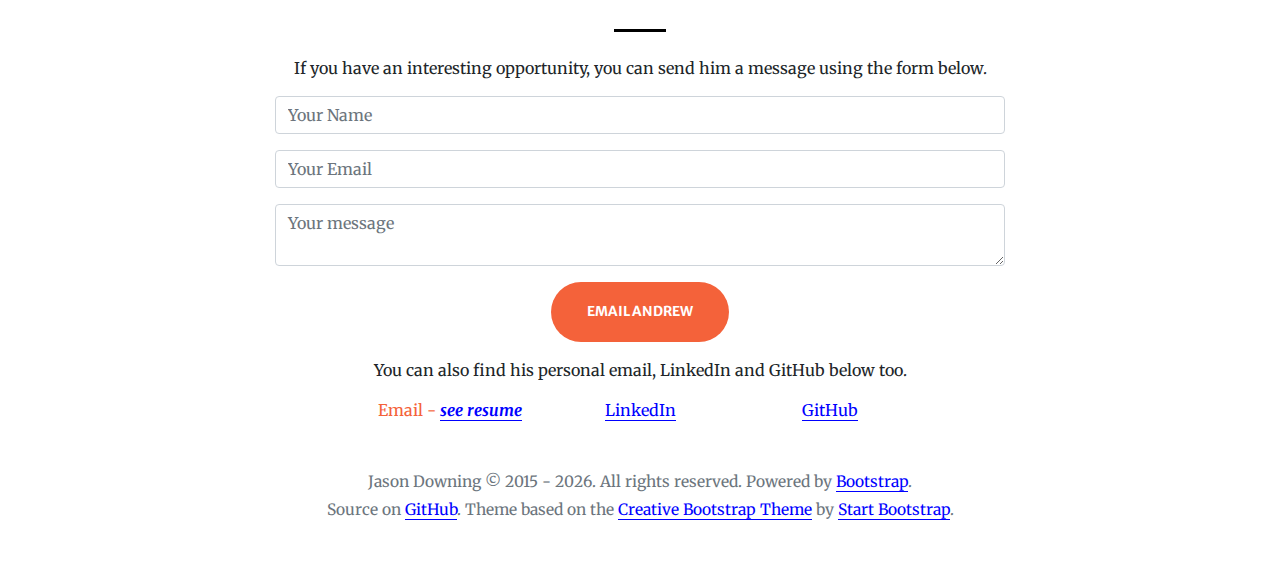
==== commit 44de4f9b: "Update index.html" ====
--- a/index.html
+++ b/index.html
@@ -325,7 +325,7 @@
         <!-- Second Link: source code for Regularization Techniques -->
         <div class="col-lg-4 col-sm-6">
           <a class="portfolio-box" href="https://caiettia.github.io/Regularization-Techniques/">
-            <img class="img-responsive" width="100%" height="auto" src="img/portfolio/thumbnails/seashells.jpg" alt="">
+            <img class="img-responsive" width="100%" height="auto" src="img/portfolio/thumbnails/seashells_apr169.jpg" alt="">
             <div class="portfolio-box-caption">
               <div class="portfolio-box-caption-content">
                 <div class="project-category text-faded">
@@ -376,7 +376,7 @@
         <!-- Fifth Link: source code for Birds Project -->
         <div class="col-lg-4 col-sm-6">
           <a class="portfolio-box" href="https://spatial-data-discovery.github.io/project-caiettia.html">
-            <img class="img-responsive" width="100%" height="auto" src="img/portfolio/thumbnails/hawks.jpg" alt="">
+            <img class="img-responsive" width="100%" height="auto" src="img/portfolio/thumbnails/hawks_apr169.jpg" alt="">
             <div class="portfolio-box-caption">
               <div class="portfolio-box-caption-content">
                 <div class="project-category text-faded">
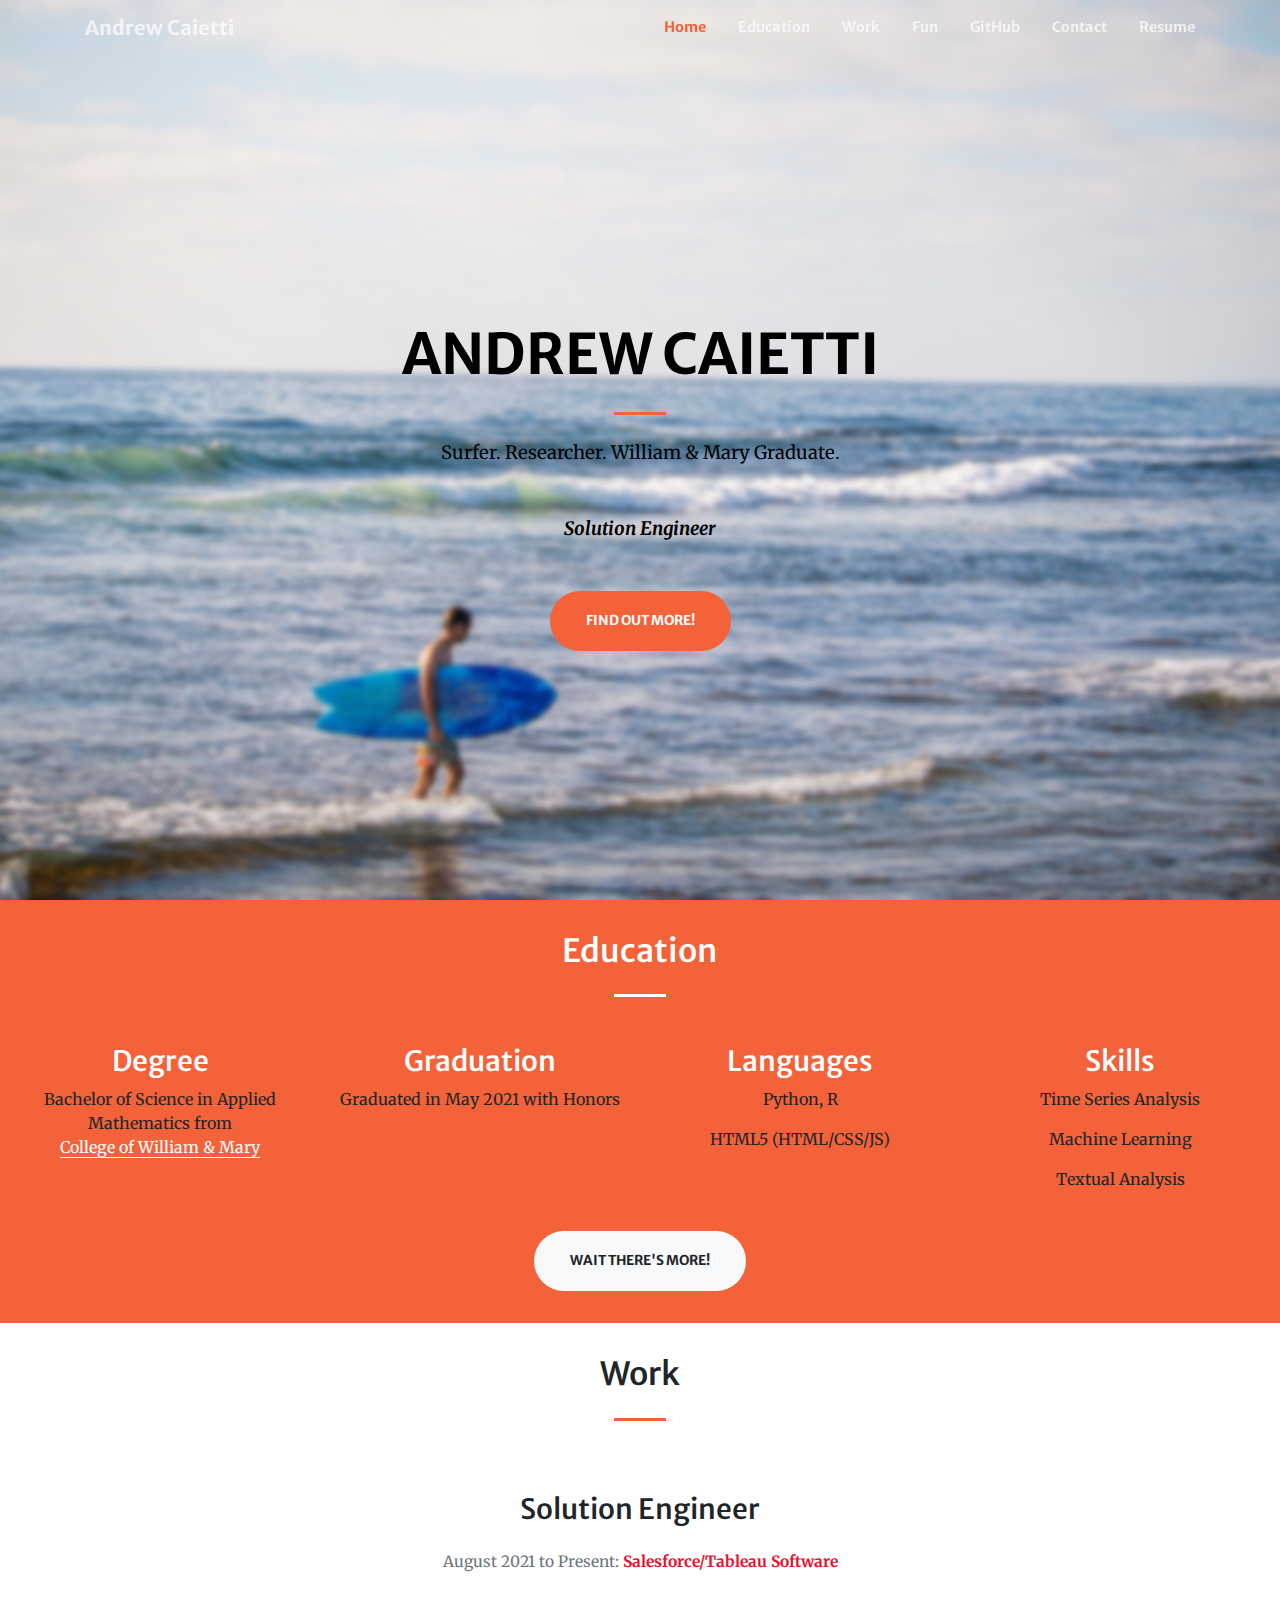
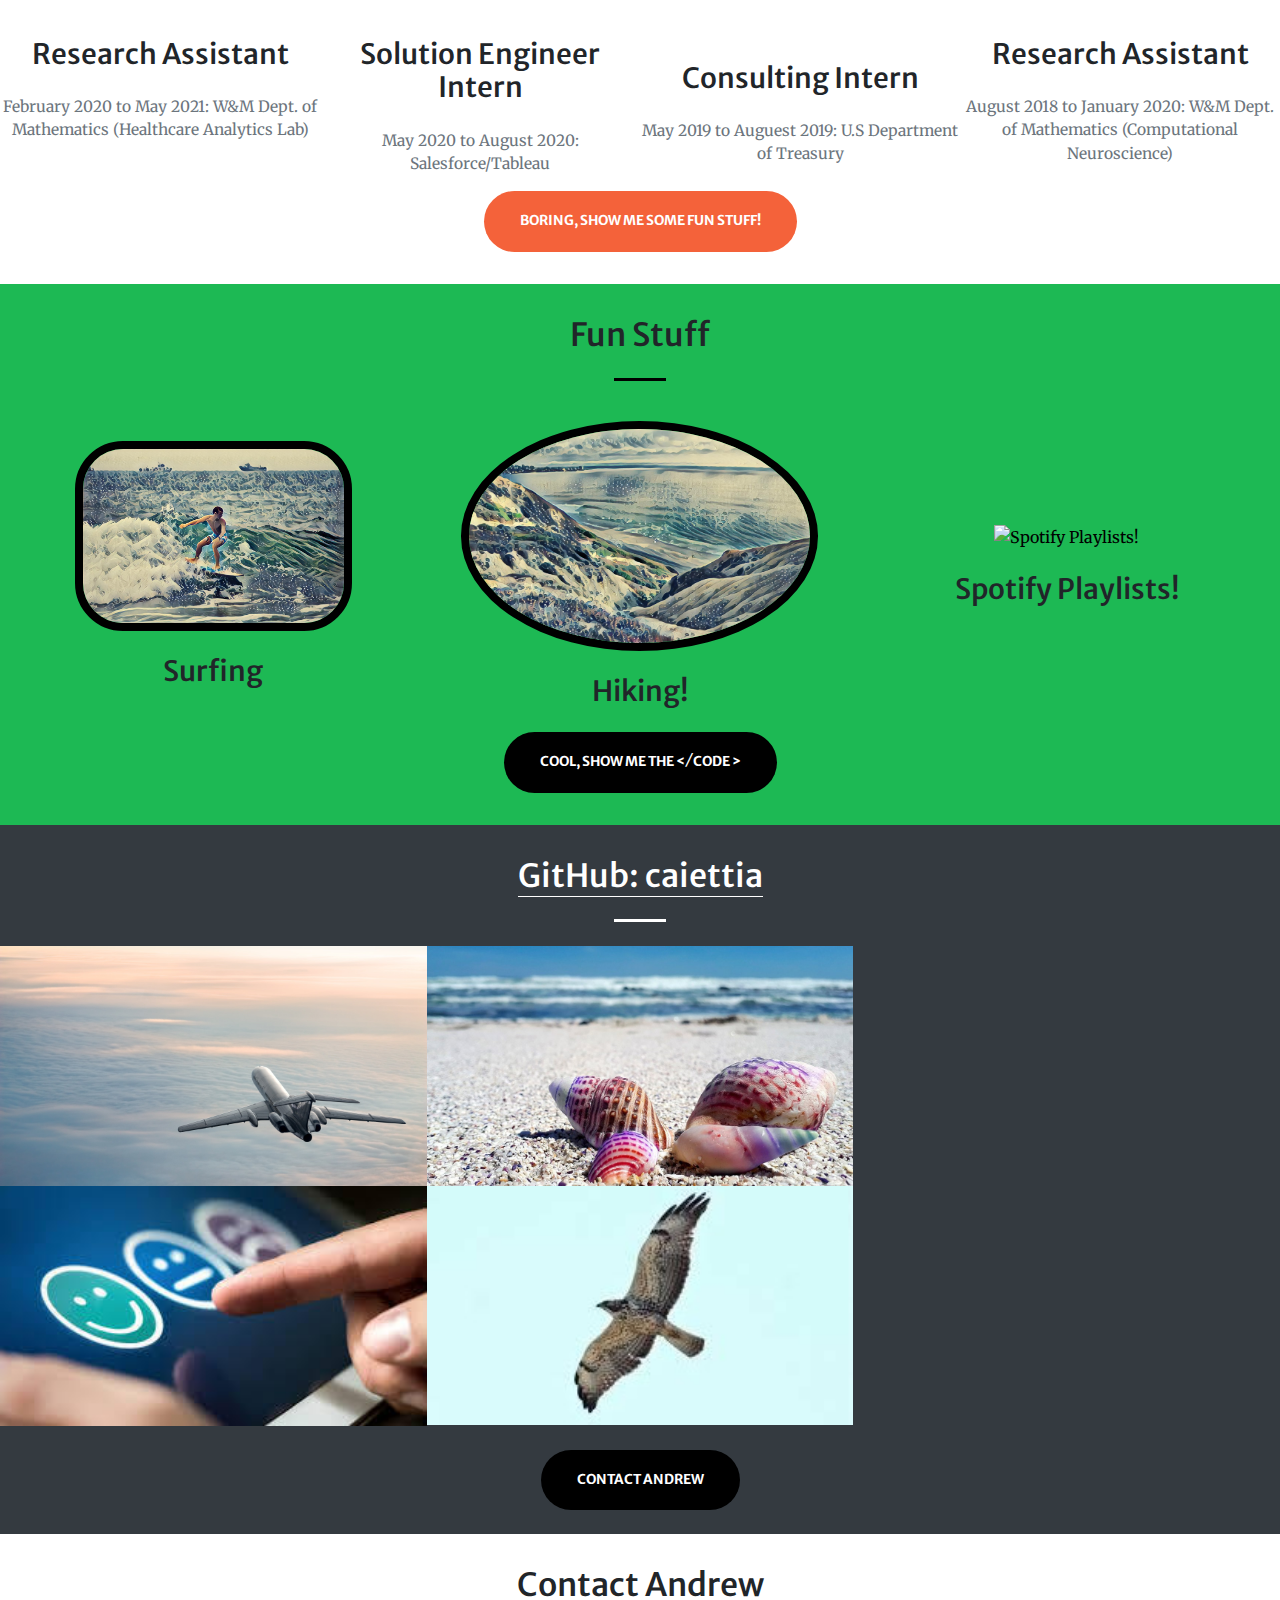
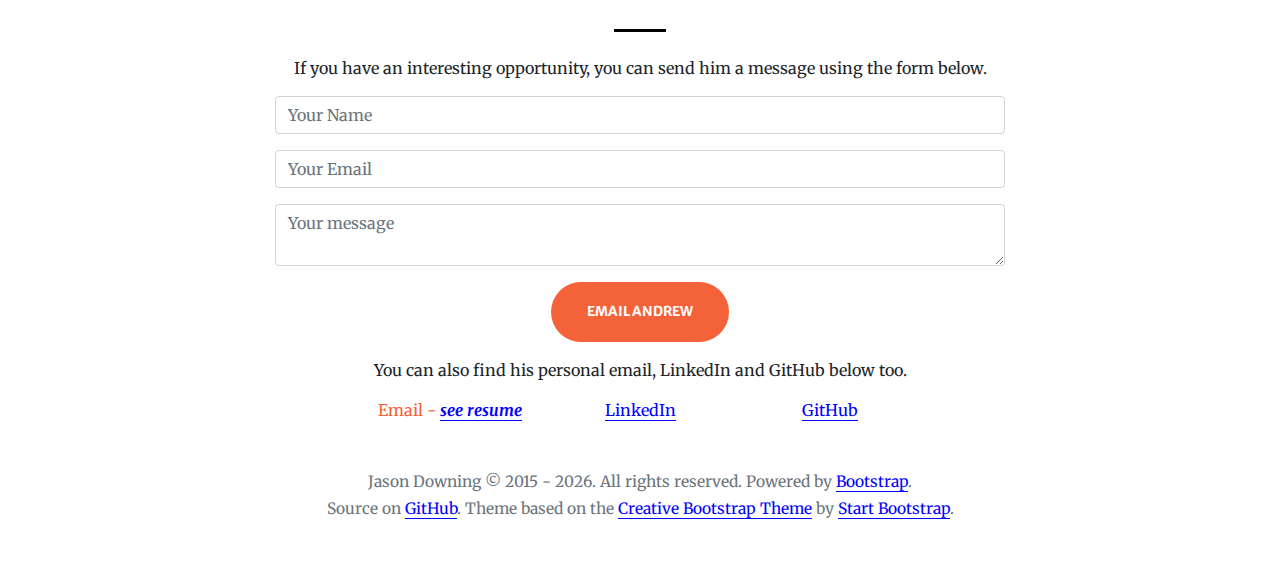
==== commit 67b30adc: "Update index.html" ====
--- a/index.html
+++ b/index.html
@@ -342,7 +342,7 @@
         <!-- Third Link: source code for Optimzation of Regularization methods -->
         <div class="col-lg-4 col-sm-6">
           <a class="portfolio-box" href="https://caiettia.github.io/Regularization-Optimize/">
-            <img class="img-responsive" width="100%" height="auto" src="img/portfolio/thumbnails/birds.jpg" alt="">
+            <img class="img-responsive" width="100%" height="auto" src="img/portfolio/thumbnails/waves.jpg" alt="">
             <div class="portfolio-box-caption">
               <div class="portfolio-box-caption-content">
                 <div class="project-category text-faded">
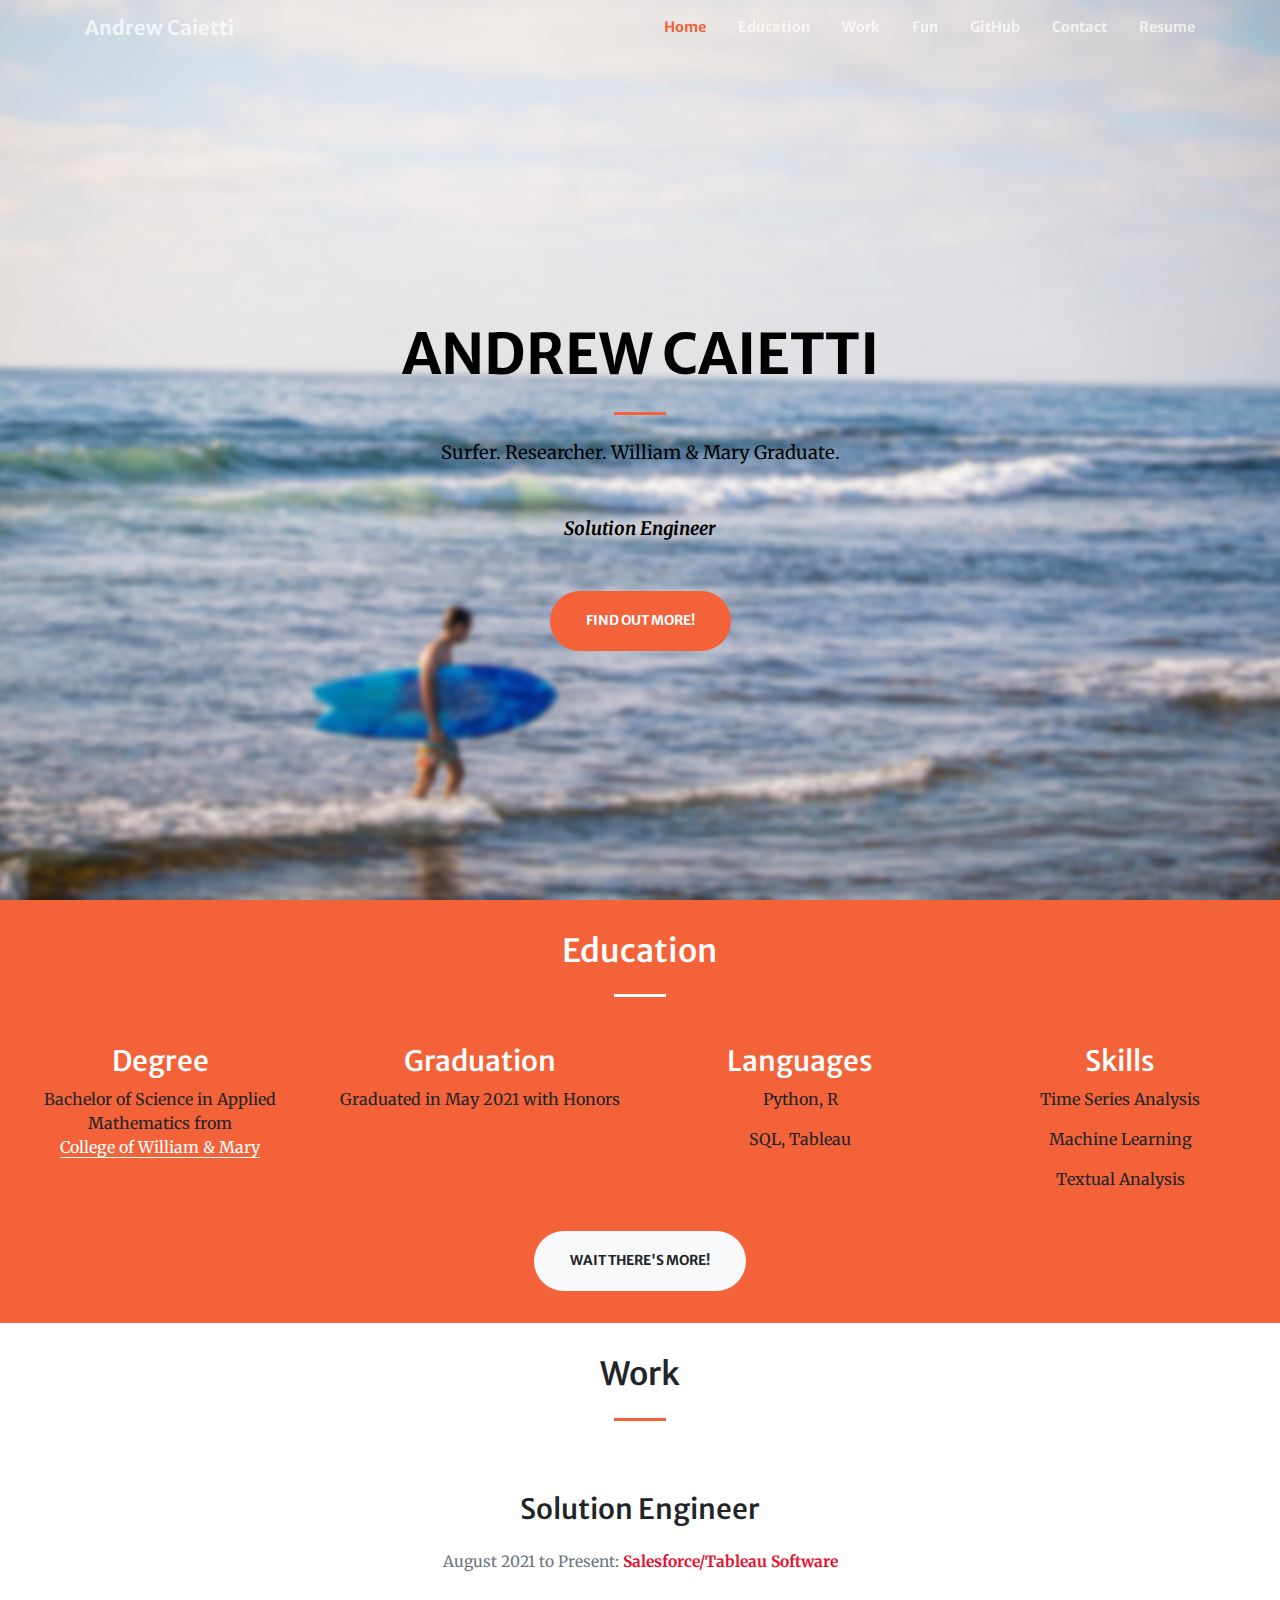
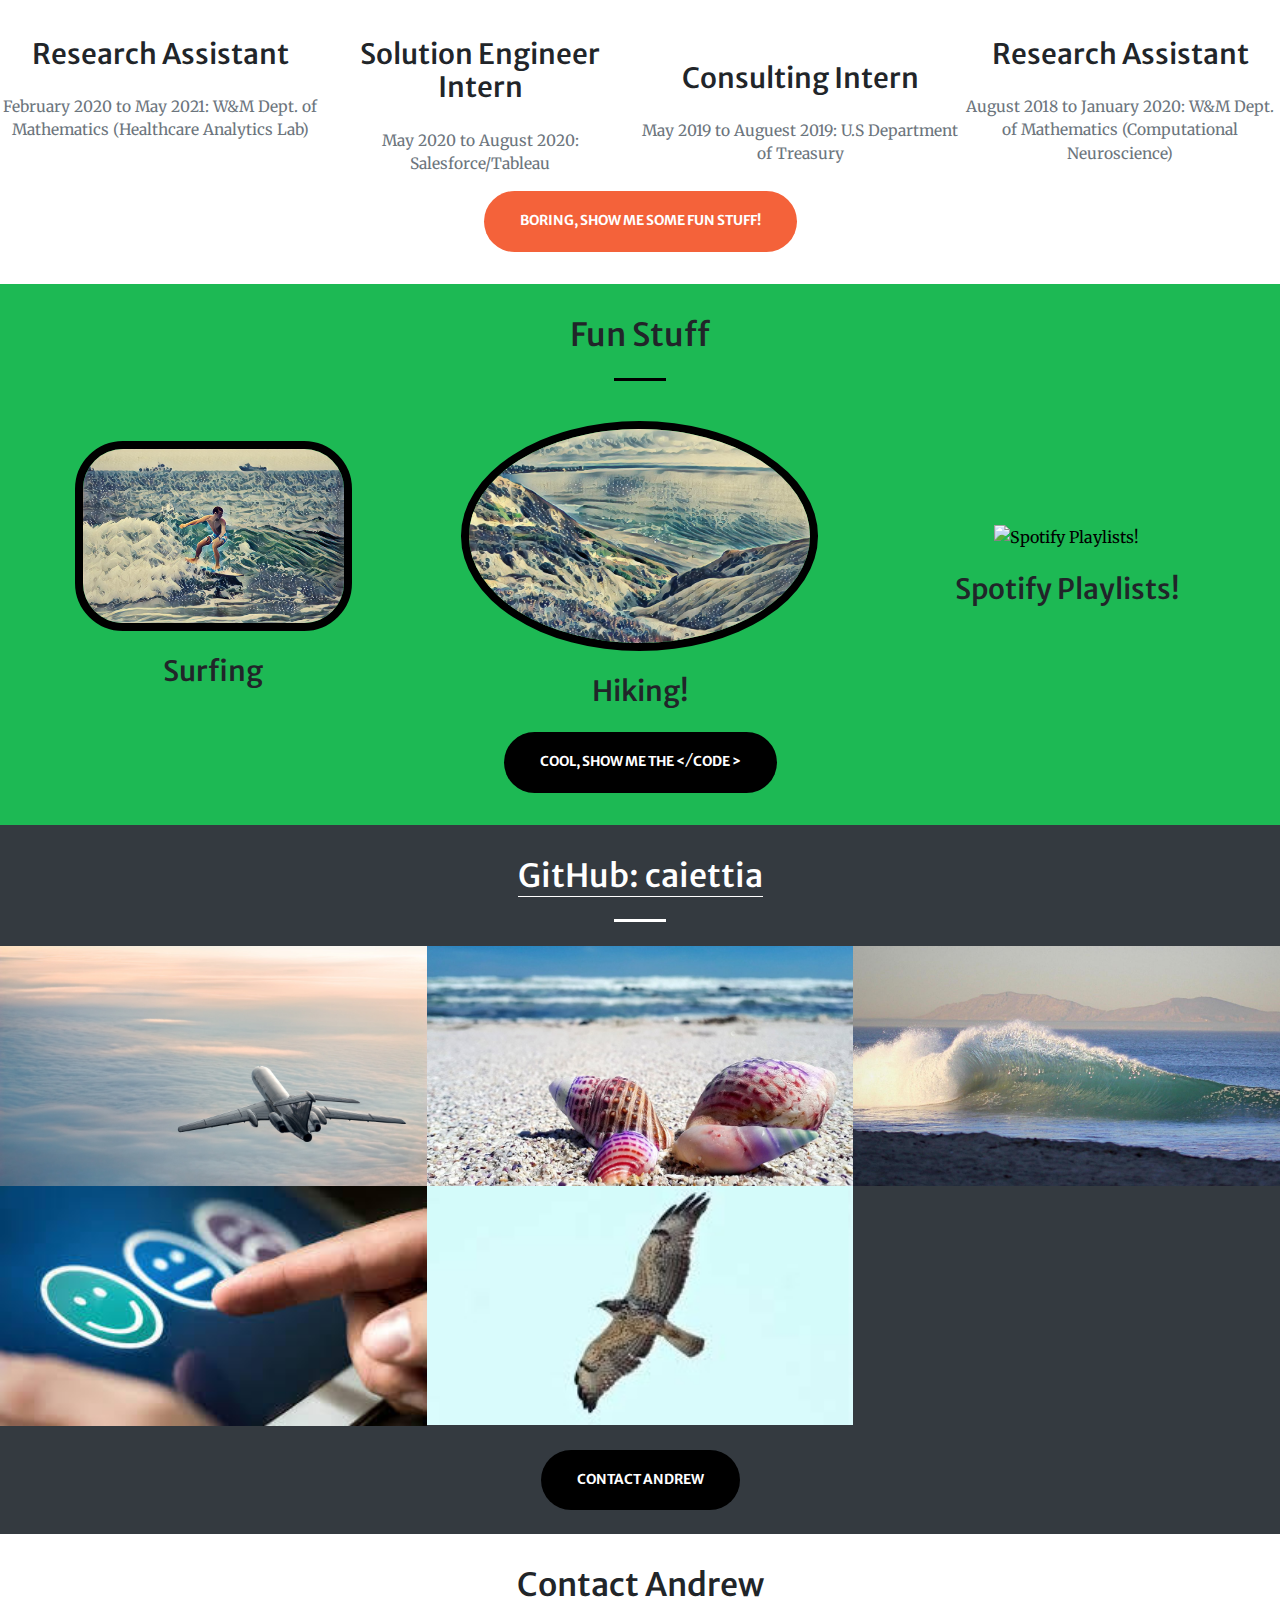
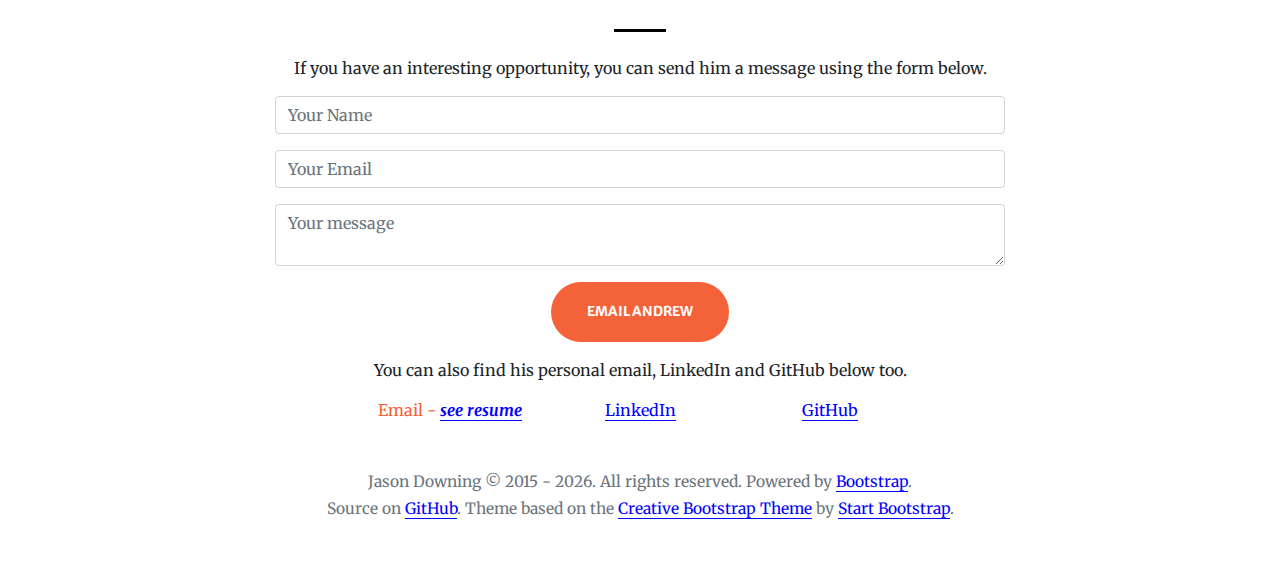
==== commit 8fd07624: "Update index.html" ====
--- a/index.html
+++ b/index.html
@@ -151,7 +151,7 @@
           <i class="fa fa-4x fa-code text-faded sr-icons"></i>
           <h3 class="text-white">Languages</h3>
           <p class="text-faded no-margin"> Python, R</p>
-          <p class="text-faded">HTML5 (HTML/CSS/JS)</p>
+          <p class="text-faded">SQL, Tableau</p>
         </div>
 
         <div class="col-lg-3 col-md-6 col-sm-6 text-center mb-4">
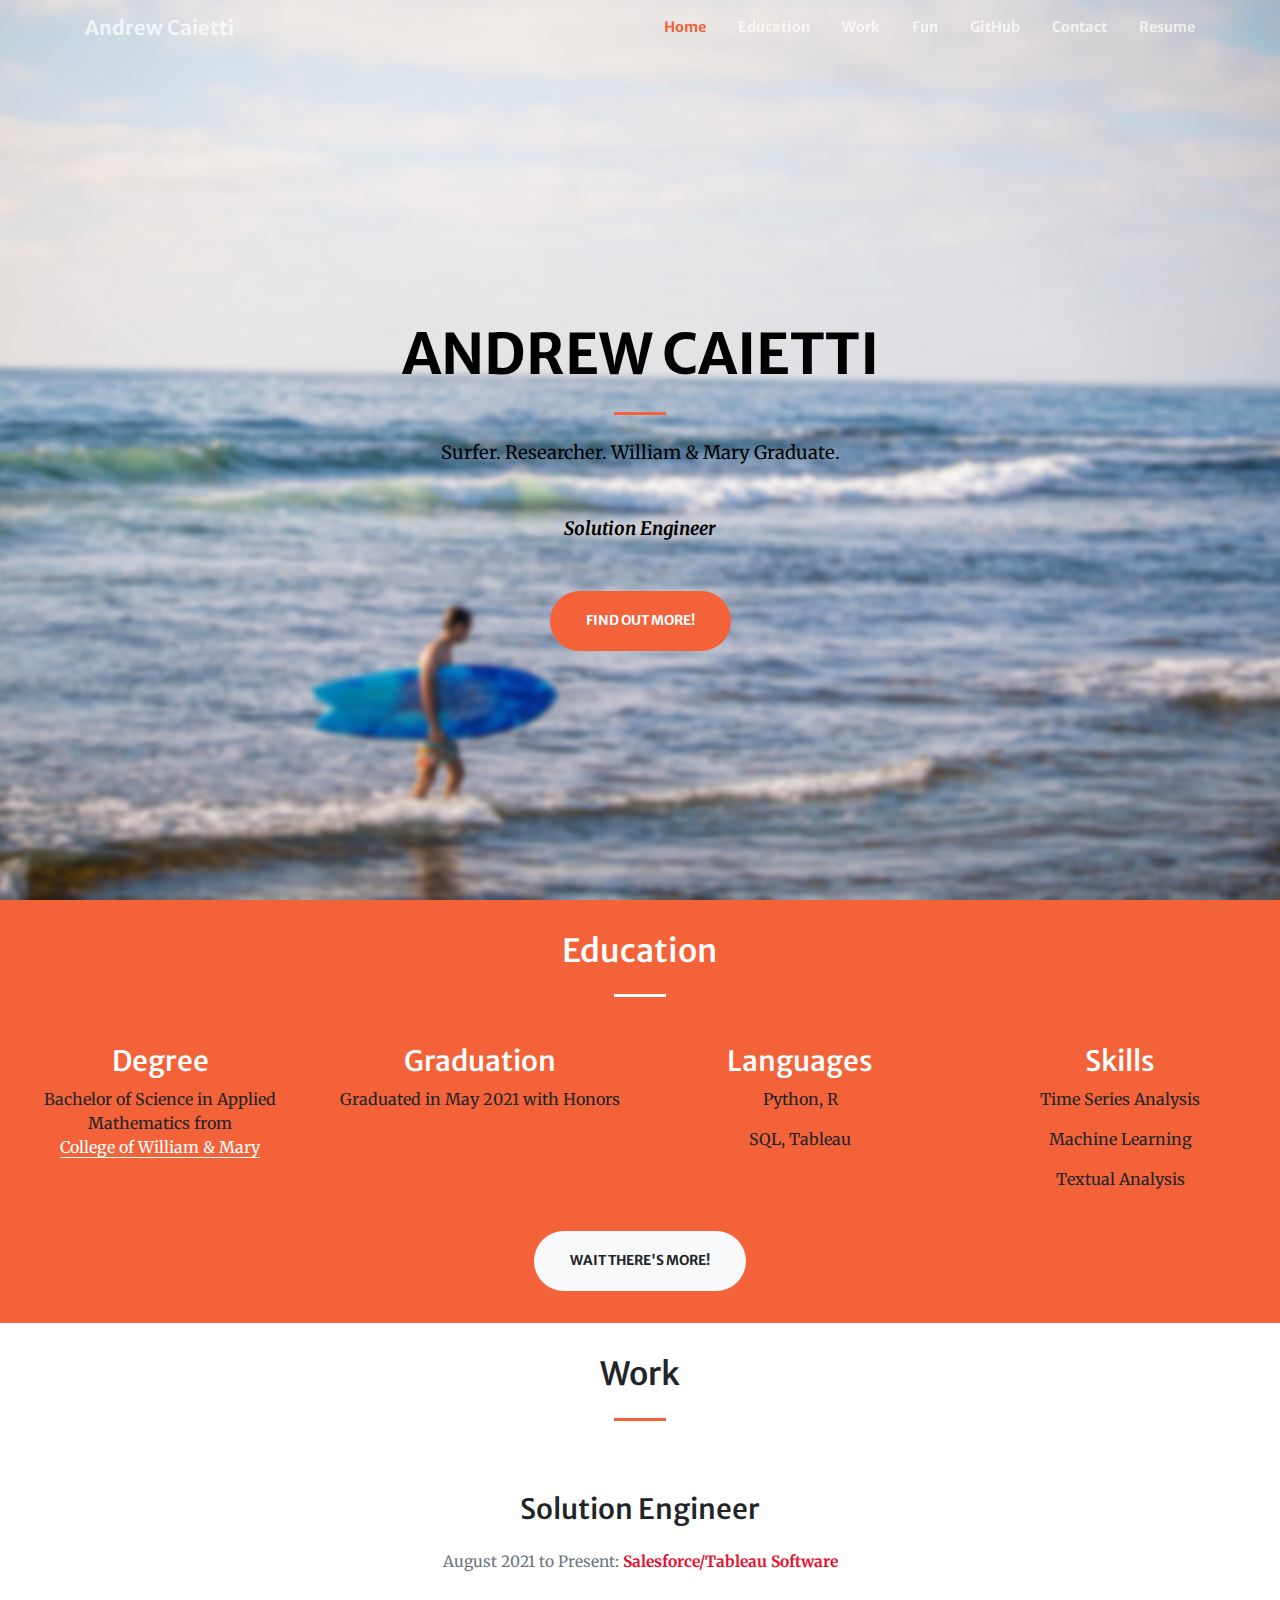
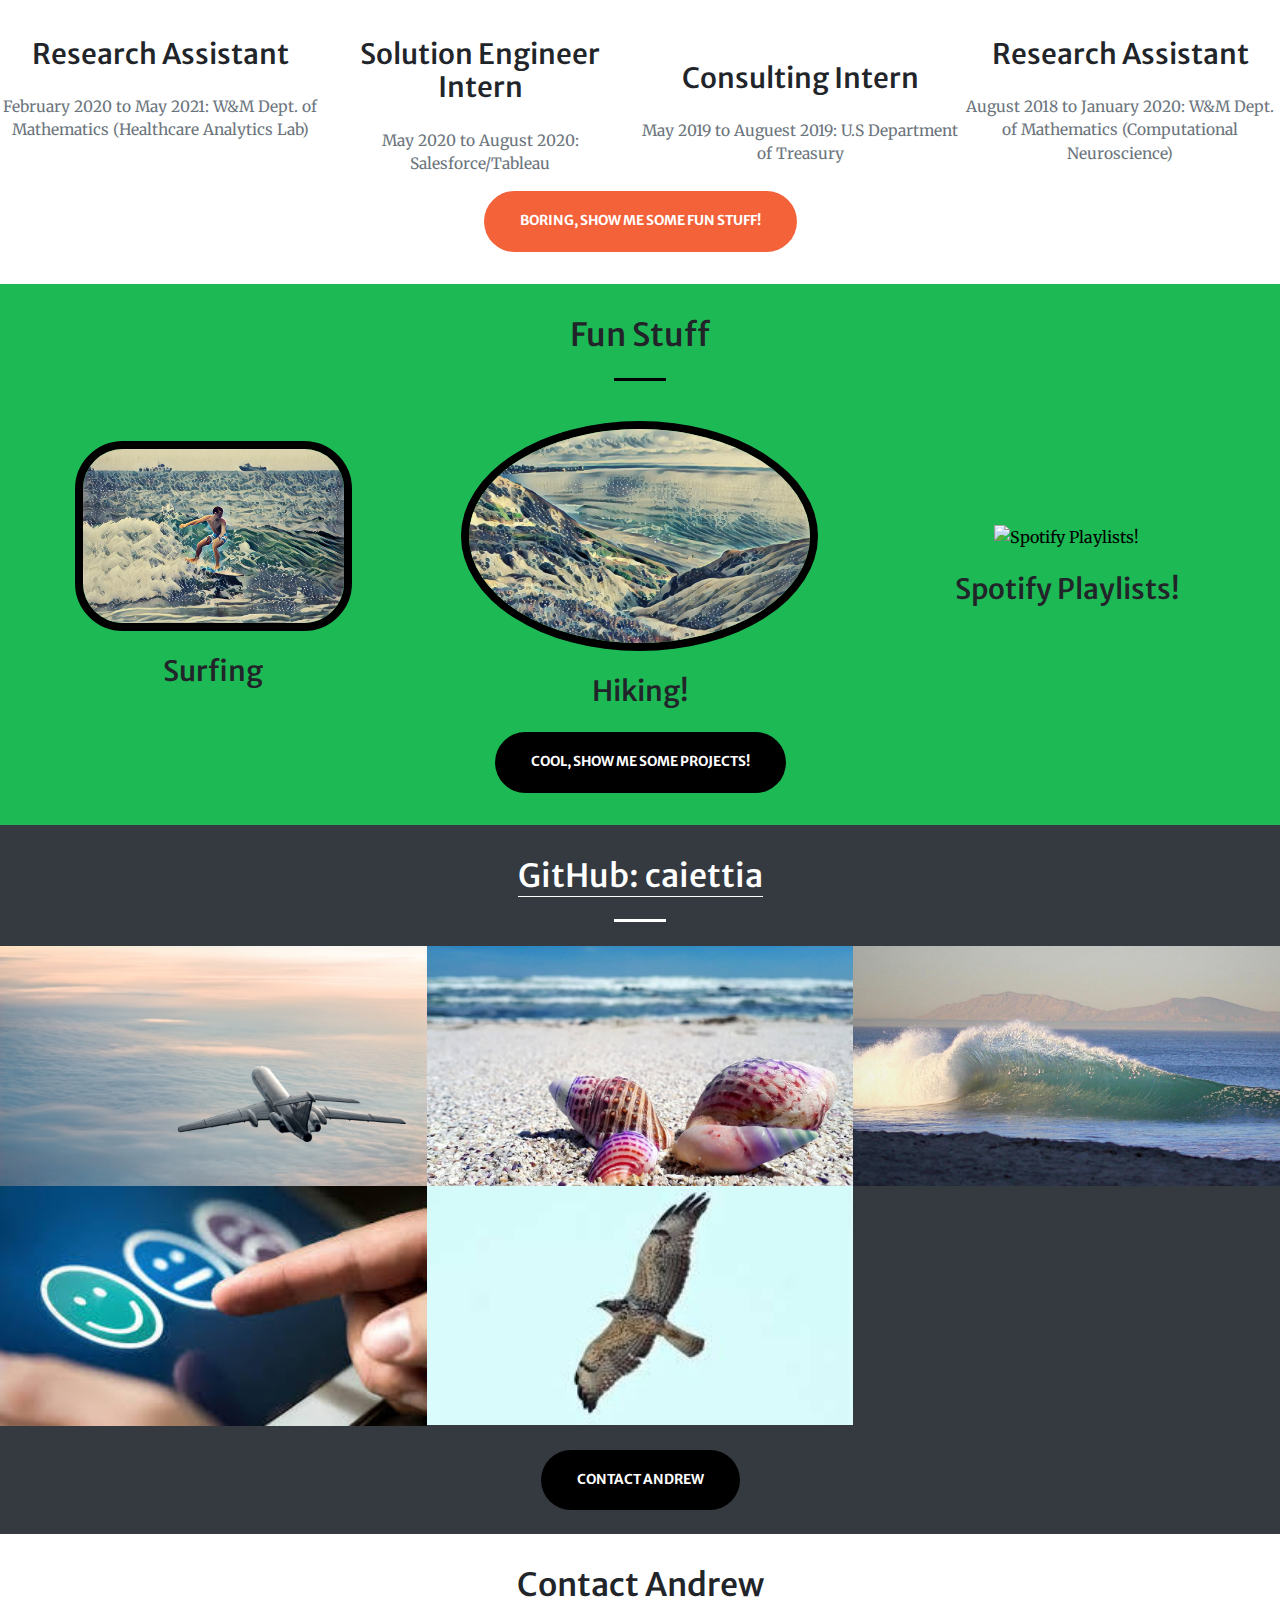
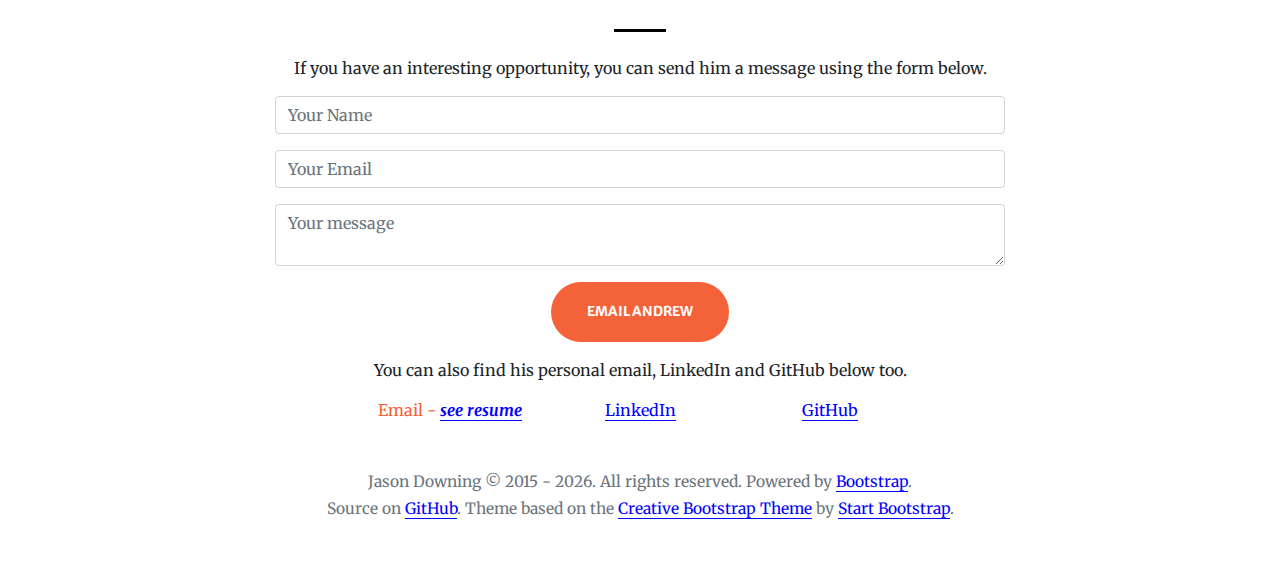
==== commit 94e66c38: "Update index.html" ====
--- a/index.html
+++ b/index.html
@@ -257,7 +257,7 @@
 	    
      <div class="text-center">
         <a class="btn btn-black btn-xl js-scroll-trigger" href="#githubb">
-        Cool, show me the <&nbsp;&frasl;&nbsp;CODE&nbsp;></a>
+        Cool, show me some projects!</a>
      </div>
    </div>
   </section>
